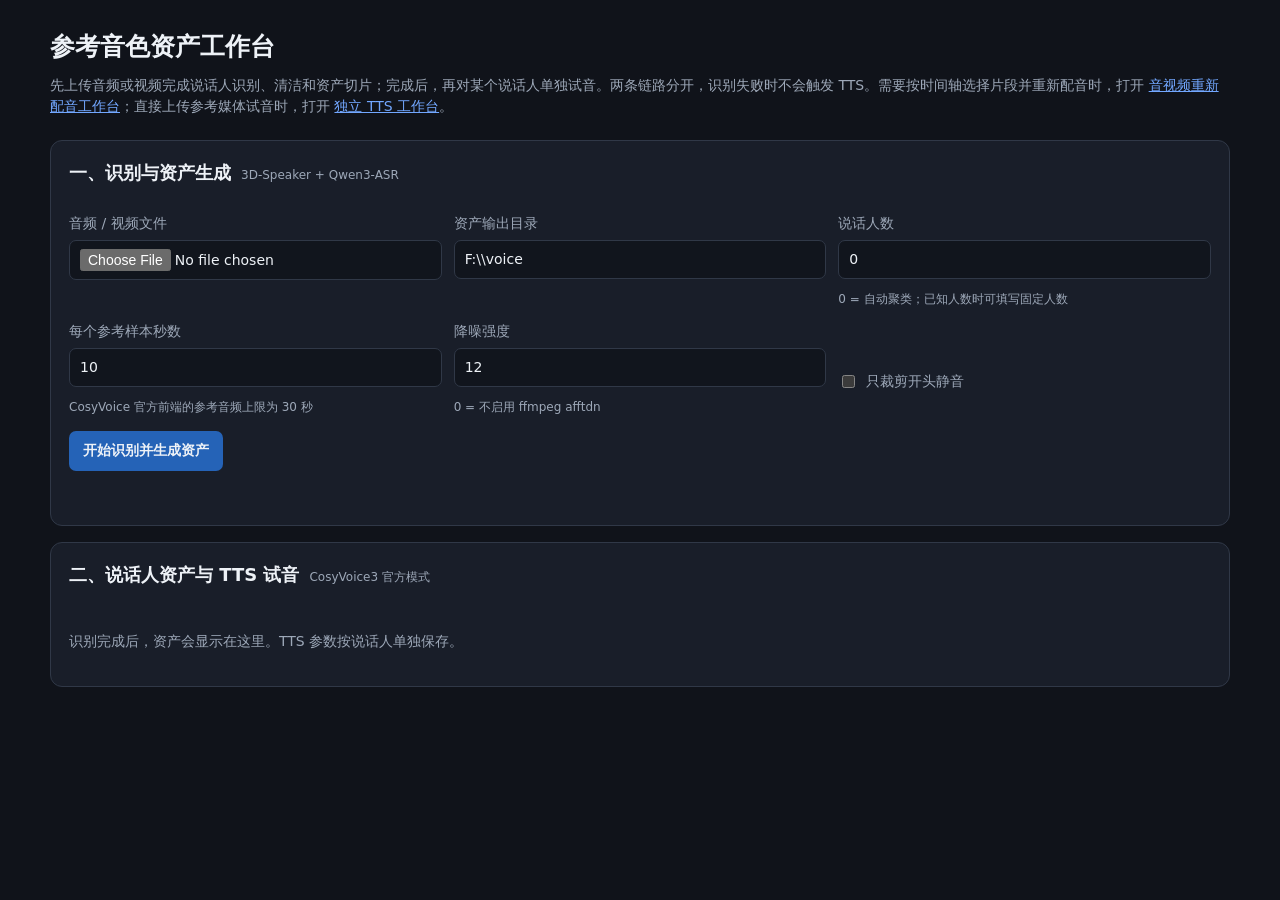
==== web/index.html @ 966cf6fc "improve ASR diarization and dubbing loudness" ====
<!doctype html>
<html lang="zh-CN">
<head>
  <meta charset="utf-8">
  <meta name="viewport" content="width=device-width, initial-scale=1">
  <title>参考音色资产工作台</title>
  <style>
    :root { color-scheme: dark; --bg: #10131a; --panel: #191e29; --line: #303847; --text: #eef2f7; --muted: #9da8b8; --accent: #72a7ff; --ok: #73d69b; --warn: #ffcc73; }
    * { box-sizing: border-box; }
    body { margin: 0; padding: 28px; background: var(--bg); color: var(--text); font: 14px/1.55 system-ui, -apple-system, "Segoe UI", sans-serif; }
    main { max-width: 1180px; margin: 0 auto; }
    h1 { margin: 0 0 8px; font-size: 25px; }
    h2 { margin: 0 0 12px; font-size: 18px; }
    h3 { margin: 0; font-size: 16px; }
    p { color: var(--muted); }
    a { color: var(--accent); }
    .intro { margin: 0 0 22px; }
    .section, .speaker-card { background: var(--panel); border: 1px solid var(--line); border-radius: 12px; padding: 18px; margin: 16px 0; }
    .section-title { display: flex; align-items: baseline; gap: 10px; margin-bottom: 14px; }
    .section-title span { color: var(--muted); font-size: 12px; font-weight: 400; }
    .grid { display: grid; grid-template-columns: repeat(3, minmax(0, 1fr)); gap: 12px; }
    label { display: flex; flex-direction: column; gap: 5px; color: var(--muted); }
    label.check { flex-direction: row; align-items: center; gap: 8px; padding-top: 26px; }
    label.check input { width: auto; }
    input, textarea, select, button { border: 1px solid var(--line); border-radius: 7px; background: #11151d; color: var(--text); font: inherit; padding: 8px 10px; }
    textarea { min-height: 72px; resize: vertical; }
    input:focus, textarea:focus, select:focus { outline: 2px solid #4d7fca; outline-offset: 1px; }
    button { background: #2563b7; border: 0; cursor: pointer; font-weight: 600; padding: 9px 14px; }
    button:hover { background: #347bd5; }
    button:disabled { opacity: .55; cursor: wait; }
    .help { margin: 6px 0 0; font-size: 12px; color: var(--muted); }
    .status { min-height: 22px; margin: 14px 0 0; color: var(--ok); white-space: pre-wrap; }
    .error { color: #ff8e8e; }
    .speaker-head { display: flex; justify-content: space-between; gap: 12px; align-items: start; }
    .speaker-meta { color: var(--muted); font-size: 12px; }
    .path { color: var(--warn); font-family: ui-monospace, monospace; font-size: 12px; word-break: break-all; }
    .sample { display: grid; grid-template-columns: 1fr 1fr; gap: 14px; margin-top: 14px; }
    .sample audio, .result audio { width: 100%; }
    .subsection { border-top: 1px solid var(--line); margin-top: 18px; padding-top: 16px; }
    .subsection h4 { margin: 0 0 10px; color: var(--accent); }
    .tts-grid { display: grid; grid-template-columns: 1.3fr .7fr .7fr; gap: 12px; }
    .tts-wide { grid-column: span 3; }
    .tts-actions { display: flex; align-items: end; gap: 12px; margin-top: 12px; }
    .result { margin-top: 13px; color: var(--ok); }
    .quality-warning { color: var(--warn); }
    .empty { color: var(--muted); padding: 16px 0; }
    @media (max-width: 800px) { body { padding: 14px; } .grid, .sample, .tts-grid { grid-template-columns: 1fr; } .tts-wide { grid-column: auto; } label.check { padding-top: 0; } }
  </style>
</head>
<body>
<main>
  <h1>参考音色资产工作台</h1>
  <p class="intro">先上传音频或视频完成说话人识别、清洁和资产切片；完成后，再对某个说话人单独试音。两条链路分开，识别失败时不会触发 TTS。需要按时间轴选择片段并重新配音时，打开 <a href="/studio">音视频重新配音工作台</a>；直接上传参考媒体试音时，打开 <a href="/tts">独立 TTS 工作台</a>。</p>

  <section class="section">
    <div class="section-title"><h2>一、识别与资产生成</h2><span>3D-Speaker + Qwen3-ASR</span></div>
    <form id="analyzeForm">
      <div class="grid">
        <label>音频 / 视频文件<input name="file" type="file" accept="audio/*,video/*" required></label>
        <label>资产输出目录<input name="output_dir" value="F:\\voice"></label>
        <label>说话人数
          <input name="speaker_num" type="number" min="0" step="1" value="0">
          <span class="help">0 = 自动聚类；已知人数时可填写固定人数</span>
        </label>
        <label>每个参考样本秒数<input name="sample_seconds" type="number" min="1" max="30" step="1" value="10"><span class="help">CosyVoice 官方前端的参考音频上限为 30 秒</span></label>
        <label>降噪强度<input name="noise_reduction" type="number" min="0" max="30" step="1" value="12"><span class="help">0 = 不启用 ffmpeg afftdn</span></label>
        <label class="check"><input name="trim_leading_silence" type="checkbox">只裁剪开头静音</label>
      </div>
      <button type="submit" style="margin-top:14px">开始识别并生成资产</button>
    </form>
    <div id="analyzeStatus" class="status"></div>
  </section>

  <section class="section">
    <div class="section-title"><h2>二、说话人资产与 TTS 试音</h2><span>CosyVoice3 官方模式</span></div>
    <div id="speakerList" class="empty">识别完成后，资产会显示在这里。TTS 参数按说话人单独保存。</div>
  </section>
</main>

<script>
  const analyzeForm = document.getElementById('analyzeForm');
  const analyzeStatus = document.getElementById('analyzeStatus');
  const speakerList = document.getElementById('speakerList');

  function esc(value) {
    return String(value ?? '').replace(/[&<>"']/g, c => ({'&':'&amp;','<':'&lt;','>':'&gt;','"':'&quot;',"'":'&#39;'}[c]));
  }

  function renderSpeakers(speakers) {
    if (!speakers.length) {
      speakerList.innerHTML = '<div class="empty">没有返回说话人资产。</div>';
      return;
    }
    speakerList.innerHTML = speakers.map(item => `
      <article class="speaker-card" data-asset-id="${esc(item.asset_id)}">
        <div class="speaker-head">
          <div>
            <h3>${esc(item.speaker_label)}</h3>
            <div class="speaker-meta">累计语音 ${Number(item.speaker_speech_duration_sec || 0).toFixed(2)} 秒；参考样本 ${Number(item.sample_duration_sec || 0).toFixed(2)} 秒</div>
          </div>
          <div class="path">${esc(item.asset_dir)}</div>
        </div>
        <div class="sample">
          <div><div class="speaker-meta">清洁参考音色</div><audio controls src="${esc(item.sample_url)}"></audio></div>
          <label><span class="reference-label">参考台词（当前模式不参与调用）</span><textarea class="reference-text" disabled>${esc(item.reference_text || '')}</textarea></label>
        </div>
        <div class="subsection">
          <h4>TTS 试音参数</h4>
          <div class="tts-grid">
            <label>模式
              <select class="mode">
                <option value="cross_lingual">无参考台词复刻：inference_cross_lingual（音频 + 目标文本）</option>
                <option value="zero_shot">Zero-shot：inference_zero_shot（prompt_text + prompt_wav）</option>
                <option value="instruct2">Instruct2：inference_instruct2</option>
              </select>
            </label>
            <label>speed（官方参数）<input class="speed" type="number" min="0.5" max="2" step="0.05" value="1"></label>
            <label>输出响度增益（dB）<input class="output-gain-db" type="number" min="-12" max="18" step="0.5" value="6"><span class="help">默认 +6 dB；过高时自动防止削波</span></label>
            <label>目标时长（秒）<input class="target-duration" type="number" min="0.5" max="120" step="0.5" value="5"></label>
            <label>随机 seed<input class="seed" type="number" min="0" max="2147483647" step="1" value="0"></label>
            <label class="tts-wide"><span class="instruction-label">CosyVoice3 prompt_text 前缀指令</span>
              <textarea class="prompt-instruction">You are a helpful assistant.</textarea>
              <span class="help mode-help">无参考台词复刻：按官方 CosyVoice3 示例把“指令 + &lt;|endofprompt|&gt; + 目标文本”作为 tts_text，直接调用 inference_cross_lingual。</span>
            </label>
            <label class="tts-wide">要生成的文本<textarea class="tts-text">今天辛苦了，接下来慢一点就好。</textarea></label>
            <label class="check"><input class="text-frontend" type="checkbox" checked>启用 text_frontend（官方默认）</label>
            <label class="check"><input class="fit-duration" type="checkbox">严格适配目标时长（后处理）</label>
          </div>
          <div class="tts-actions"><button class="generate">生成试音</button><span class="help">默认保持 CosyVoice 自然时长；严格适配会用 ffmpeg 调整语速并补齐 / 裁剪。</span></div>
          <div class="result"></div>
        </div>
      </article>`).join('');
  }

  analyzeForm.addEventListener('submit', async event => {
    event.preventDefault();
    const button = analyzeForm.querySelector('button');
    button.disabled = true;
    analyzeStatus.className = 'status';
    analyzeStatus.textContent = '正在上传并识别。长视频会按完整音轨处理，请等待模型完成。';
    try {
      const response = await fetch('/api/analyze', { method: 'POST', body: new FormData(analyzeForm) });
      const data = await response.json();
      if (!response.ok) throw new Error(data.detail || '识别失败');
      analyzeStatus.textContent = `${data.message}\n清洁音轨：${data.clean_duration_sec} 秒\n输出：${data.asset_root}`;
      renderSpeakers(data.speakers || []);
    } catch (error) {
      analyzeStatus.className = 'status error';
      analyzeStatus.textContent = error.message || String(error);
    } finally {
      button.disabled = false;
    }
  });

  speakerList.addEventListener('click', async event => {
    const button = event.target.closest('.generate');
    if (!button) return;
    const card = button.closest('.speaker-card');
    const result = card.querySelector('.result');
    const mode = card.querySelector('.mode').value;
    const payload = {
      speaker_asset_id: card.dataset.assetId,
      text: card.querySelector('.tts-text').value,
      reference_text: card.querySelector('.reference-text').value,
      mode,
      prompt_instruction: card.querySelector('.prompt-instruction').value,
      speed: Number(card.querySelector('.speed').value),
      output_gain_db: Number(card.querySelector('.output-gain-db').value),
      seed: Number(card.querySelector('.seed').value),
      target_duration: Number(card.querySelector('.target-duration').value),
      text_frontend: card.querySelector('.text-frontend').checked,
      fit_duration: card.querySelector('.fit-duration').checked
    };
    button.disabled = true;
    result.className = 'result';
    result.textContent = '正在加载 CosyVoice3 并生成……';
    try {
      const response = await fetch('/api/tts/generate', { method: 'POST', headers: {'Content-Type': 'application/json'}, body: JSON.stringify(payload) });
      const data = await response.json();
      if (!response.ok) throw new Error(data.detail || '试音失败');
      const warning = data.warning ? `<br><span class="quality-warning">${esc(data.warning)}</span>` : '';
      result.innerHTML = `${esc(data.message)}${warning}<br><span class="path">${esc(data.output_path)}</span><br><audio controls autoplay src="${esc(data.output_url)}?t=${Date.now()}"></audio>`;
    } catch (error) {
      result.className = 'result error';
      result.textContent = error.message || String(error);
    } finally {
      button.disabled = false;
    }
  });

  speakerList.addEventListener('change', event => {
    if (!event.target.classList.contains('mode')) return;
    const card = event.target.closest('.speaker-card');
    const selectedMode = event.target.value;
    const zeroShot = selectedMode === 'zero_shot';
    const instruct2 = selectedMode === 'instruct2';
    card.querySelector('.reference-text').disabled = !zeroShot;
    card.querySelector('.reference-label').textContent = zeroShot ? '参考台词（Zero-shot 必须准确）' : '参考台词（当前模式不参与调用）';
    card.querySelector('.instruction-label').textContent = instruct2 ? 'CosyVoice3 instruct_text' : 'CosyVoice3 前置指令';
    card.querySelector('.mode-help').innerHTML = zeroShot
      ? 'Zero-shot：按官方模板组成 prompt_text = 指令 + &lt;|endofprompt|&gt; + 参考台词，并把参考音频直接传入 inference_zero_shot。'
      : (instruct2
        ? 'Instruct2：按官方模板传入 tts_text、instruct_text、prompt_wav；参考台词不会混入。'
        : '无参考台词复刻：按官方 CosyVoice3 示例把“指令 + &lt;|endofprompt|&gt; + 目标文本”作为 tts_text，直接调用 inference_cross_lingual。');
  });
</script>
</body>
</html>
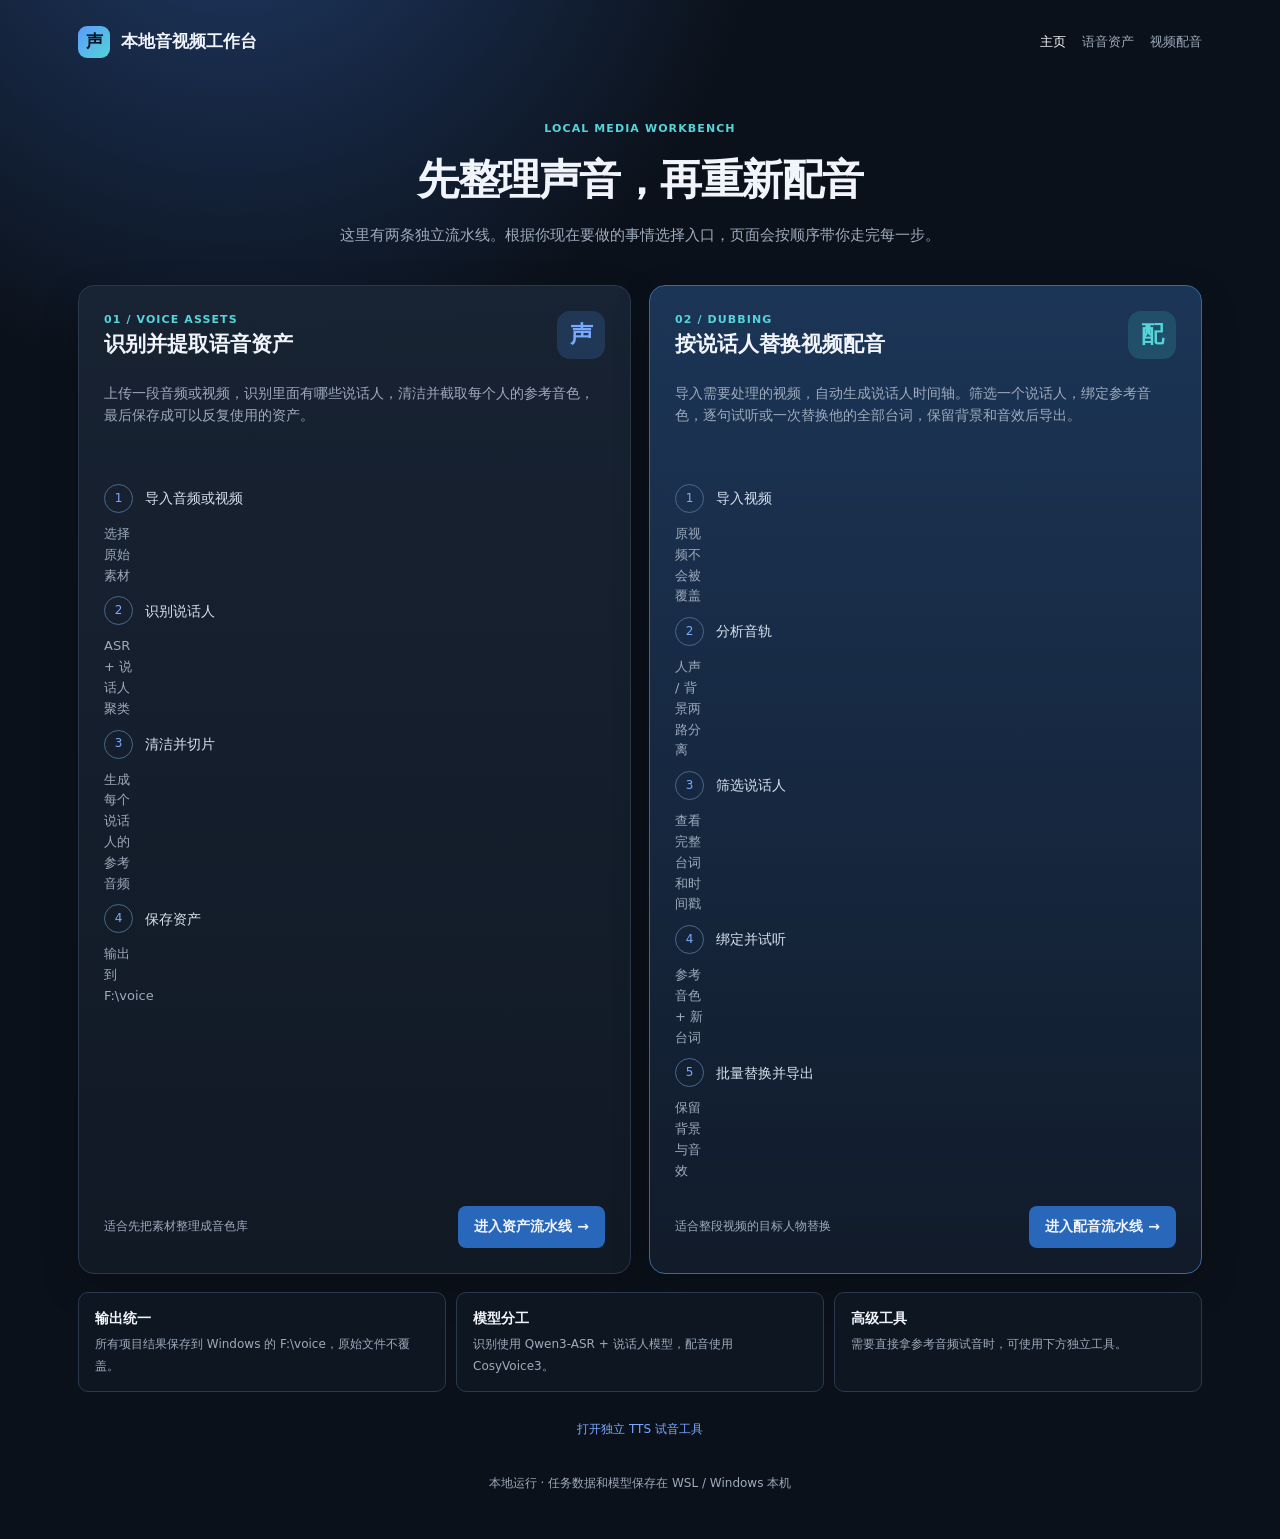
==== commit 3a77e7db: "reorganize workbench into two linear pipelines" ====
--- a/web/index.html
+++ b/web/index.html
@@ -3,206 +3,119 @@
 <head>
   <meta charset="utf-8">
   <meta name="viewport" content="width=device-width, initial-scale=1">
-  <title>参考音色资产工作台</title>
+  <title>本地音视频工作台</title>
   <style>
-    :root { color-scheme: dark; --bg: #10131a; --panel: #191e29; --line: #303847; --text: #eef2f7; --muted: #9da8b8; --accent: #72a7ff; --ok: #73d69b; --warn: #ffcc73; }
+    :root {
+      color-scheme: dark;
+      --bg: #0b111a;
+      --panel: #151e2b;
+      --line: #2a394d;
+      --text: #f1f5fb;
+      --muted: #9eabbc;
+      --blue: #78aaff;
+      --cyan: #55d4da;
+      --green: #75d99c;
+    }
     * { box-sizing: border-box; }
-    body { margin: 0; padding: 28px; background: var(--bg); color: var(--text); font: 14px/1.55 system-ui, -apple-system, "Segoe UI", sans-serif; }
-    main { max-width: 1180px; margin: 0 auto; }
-    h1 { margin: 0 0 8px; font-size: 25px; }
-    h2 { margin: 0 0 12px; font-size: 18px; }
-    h3 { margin: 0; font-size: 16px; }
-    p { color: var(--muted); }
-    a { color: var(--accent); }
-    .intro { margin: 0 0 22px; }
-    .section, .speaker-card { background: var(--panel); border: 1px solid var(--line); border-radius: 12px; padding: 18px; margin: 16px 0; }
-    .section-title { display: flex; align-items: baseline; gap: 10px; margin-bottom: 14px; }
-    .section-title span { color: var(--muted); font-size: 12px; font-weight: 400; }
-    .grid { display: grid; grid-template-columns: repeat(3, minmax(0, 1fr)); gap: 12px; }
-    label { display: flex; flex-direction: column; gap: 5px; color: var(--muted); }
-    label.check { flex-direction: row; align-items: center; gap: 8px; padding-top: 26px; }
-    label.check input { width: auto; }
-    input, textarea, select, button { border: 1px solid var(--line); border-radius: 7px; background: #11151d; color: var(--text); font: inherit; padding: 8px 10px; }
-    textarea { min-height: 72px; resize: vertical; }
-    input:focus, textarea:focus, select:focus { outline: 2px solid #4d7fca; outline-offset: 1px; }
-    button { background: #2563b7; border: 0; cursor: pointer; font-weight: 600; padding: 9px 14px; }
-    button:hover { background: #347bd5; }
-    button:disabled { opacity: .55; cursor: wait; }
-    .help { margin: 6px 0 0; font-size: 12px; color: var(--muted); }
-    .status { min-height: 22px; margin: 14px 0 0; color: var(--ok); white-space: pre-wrap; }
-    .error { color: #ff8e8e; }
-    .speaker-head { display: flex; justify-content: space-between; gap: 12px; align-items: start; }
-    .speaker-meta { color: var(--muted); font-size: 12px; }
-    .path { color: var(--warn); font-family: ui-monospace, monospace; font-size: 12px; word-break: break-all; }
-    .sample { display: grid; grid-template-columns: 1fr 1fr; gap: 14px; margin-top: 14px; }
-    .sample audio, .result audio { width: 100%; }
-    .subsection { border-top: 1px solid var(--line); margin-top: 18px; padding-top: 16px; }
-    .subsection h4 { margin: 0 0 10px; color: var(--accent); }
-    .tts-grid { display: grid; grid-template-columns: 1.3fr .7fr .7fr; gap: 12px; }
-    .tts-wide { grid-column: span 3; }
-    .tts-actions { display: flex; align-items: end; gap: 12px; margin-top: 12px; }
-    .result { margin-top: 13px; color: var(--ok); }
-    .quality-warning { color: var(--warn); }
-    .empty { color: var(--muted); padding: 16px 0; }
-    @media (max-width: 800px) { body { padding: 14px; } .grid, .sample, .tts-grid { grid-template-columns: 1fr; } .tts-wide { grid-column: auto; } label.check { padding-top: 0; } }
+    body { margin: 0; min-height: 100vh; background: radial-gradient(circle at 18% -10%, #203b68 0, transparent 34rem), var(--bg); color: var(--text); font: 14px/1.6 system-ui, -apple-system, "Segoe UI", sans-serif; }
+    a { color: inherit; text-decoration: none; }
+    .shell { max-width: 1180px; margin: 0 auto; padding: 26px 28px 46px; }
+    .topbar { display: flex; align-items: center; justify-content: space-between; gap: 18px; margin-bottom: 62px; }
+    .brand { display: flex; align-items: center; gap: 11px; font-size: 17px; font-weight: 760; }
+    .brand-mark { width: 32px; height: 32px; display: grid; place-items: center; border-radius: 9px; background: linear-gradient(135deg, #5c9bff, #52d3d5); color: #091422; font-weight: 900; }
+    .nav { display: flex; gap: 16px; color: var(--muted); font-size: 13px; }
+    .nav a:first-child { color: var(--text); }
+    .hero { max-width: 790px; margin: 0 auto 38px; text-align: center; }
+    .eyebrow { color: var(--cyan); font-size: 11px; font-weight: 760; letter-spacing: .1em; text-transform: uppercase; }
+    h1 { margin: 8px 0 10px; font-size: clamp(28px, 4vw, 42px); letter-spacing: -.035em; }
+    h2 { margin: 0; font-size: 21px; }
+    p { margin: 7px 0 0; color: var(--muted); }
+    .hero p { font-size: 15px; }
+    .entry-grid { display: grid; grid-template-columns: repeat(2, minmax(0, 1fr)); gap: 18px; }
+    .entry { display: flex; flex-direction: column; min-height: 350px; padding: 25px; border: 1px solid var(--line); border-radius: 16px; background: linear-gradient(180deg, rgba(24,35,51,.98), rgba(17,25,37,.98)); box-shadow: 0 14px 38px rgba(0,0,0,.18); }
+    .entry.dubbing { border-color: #3c689d; background: linear-gradient(180deg, rgba(28,54,88,.98), rgba(17,27,42,.98)); }
+    .entry-head { display: flex; align-items: flex-start; justify-content: space-between; gap: 16px; }
+    .entry-icon { width: 48px; height: 48px; display: grid; place-items: center; border-radius: 13px; background: #203756; color: var(--blue); font-size: 23px; font-weight: 850; }
+    .dubbing .entry-icon { background: #214e69; color: var(--cyan); }
+    .entry-copy { min-height: 82px; margin-top: 20px; }
+    .flow { display: grid; gap: 10px; margin: 20px 0 24px; }
+    .flow-row { display: grid; grid-template-columns: 30px 1fr; gap: 11px; align-items: center; color: #d7e2f0; }
+    .flow-row::before { content: attr(data-step); width: 27px; height: 27px; display: grid; place-items: center; border: 1px solid #49698e; border-radius: 50%; color: var(--blue); font-size: 12px; }
+    .flow-row span { color: var(--muted); font-size: 13px; }
+    .entry-footer { display: flex; align-items: center; justify-content: space-between; gap: 12px; margin-top: auto; }
+    .entry-link { display: inline-flex; align-items: center; justify-content: center; min-height: 42px; padding: 0 16px; border-radius: 8px; background: #2867ba; font-weight: 700; }
+    .entry-link:hover { background: #377ed5; }
+    .entry-note { color: var(--muted); font-size: 12px; }
+    .info { display: grid; grid-template-columns: repeat(3, minmax(0, 1fr)); gap: 10px; margin-top: 18px; }
+    .info-card { padding: 14px 16px; border: 1px solid var(--line); border-radius: 10px; background: rgba(16,24,36,.8); }
+    .info-card strong { display: block; margin-bottom: 3px; }
+    .info-card span { color: var(--muted); font-size: 12px; }
+    .tools { margin-top: 28px; text-align: center; color: var(--muted); font-size: 12px; }
+    .tools a { color: var(--blue); }
+    .footer { margin-top: 35px; color: var(--muted); font-size: 12px; text-align: center; }
+    @media (max-width: 760px) {
+      .shell { padding: 18px 14px 32px; }
+      .topbar { margin-bottom: 42px; }
+      .nav { gap: 9px; }
+      .entry-grid, .info { grid-template-columns: 1fr; }
+      .entry { min-height: 0; }
+      .entry-footer { align-items: flex-start; flex-direction: column; }
+    }
   </style>
 </head>
 <body>
-<main>
-  <h1>参考音色资产工作台</h1>
-  <p class="intro">先上传音频或视频完成说话人识别、清洁和资产切片；完成后，再对某个说话人单独试音。两条链路分开，识别失败时不会触发 TTS。需要按时间轴选择片段并重新配音时，打开 <a href="/studio">音视频重新配音工作台</a>；直接上传参考媒体试音时，打开 <a href="/tts">独立 TTS 工作台</a>。</p>
+<main class="shell">
+  <header class="topbar">
+    <a class="brand" href="/"><span class="brand-mark">声</span><span>本地音视频工作台</span></a>
+    <nav class="nav"><a href="/">主页</a><a href="/assets">语音资产</a><a href="/studio">视频配音</a></nav>
+  </header>
 
-  <section class="section">
-    <div class="section-title"><h2>一、识别与资产生成</h2><span>3D-Speaker + Qwen3-ASR</span></div>
-    <form id="analyzeForm">
-      <div class="grid">
-        <label>音频 / 视频文件<input name="file" type="file" accept="audio/*,video/*" required></label>
-        <label>资产输出目录<input name="output_dir" value="F:\\voice"></label>
-        <label>说话人数
-          <input name="speaker_num" type="number" min="0" step="1" value="0">
-          <span class="help">0 = 自动聚类；已知人数时可填写固定人数</span>
-        </label>
-        <label>每个参考样本秒数<input name="sample_seconds" type="number" min="1" max="30" step="1" value="10"><span class="help">CosyVoice 官方前端的参考音频上限为 30 秒</span></label>
-        <label>降噪强度<input name="noise_reduction" type="number" min="0" max="30" step="1" value="12"><span class="help">0 = 不启用 ffmpeg afftdn</span></label>
-        <label class="check"><input name="trim_leading_silence" type="checkbox">只裁剪开头静音</label>
-      </div>
-      <button type="submit" style="margin-top:14px">开始识别并生成资产</button>
-    </form>
-    <div id="analyzeStatus" class="status"></div>
+  <section class="hero">
+    <div class="eyebrow">LOCAL MEDIA WORKBENCH</div>
+    <h1>先整理声音，再重新配音</h1>
+    <p>这里有两条独立流水线。根据你现在要做的事情选择入口，页面会按顺序带你走完每一步。</p>
   </section>
 
-  <section class="section">
-    <div class="section-title"><h2>二、说话人资产与 TTS 试音</h2><span>CosyVoice3 官方模式</span></div>
-    <div id="speakerList" class="empty">识别完成后，资产会显示在这里。TTS 参数按说话人单独保存。</div>
+  <section class="entry-grid" aria-label="工作入口">
+    <a class="entry" href="/assets">
+      <div class="entry-head">
+        <div><div class="eyebrow">01 / VOICE ASSETS</div><h2>识别并提取语音资产</h2></div>
+        <span class="entry-icon">声</span>
+      </div>
+      <p class="entry-copy">上传一段音频或视频，识别里面有哪些说话人，清洁并截取每个人的参考音色，最后保存成可以反复使用的资产。</p>
+      <div class="flow">
+        <div class="flow-row" data-step="1">导入音频或视频 <span>选择原始素材</span></div>
+        <div class="flow-row" data-step="2">识别说话人 <span>ASR + 说话人聚类</span></div>
+        <div class="flow-row" data-step="3">清洁并切片 <span>生成每个说话人的参考音频</span></div>
+        <div class="flow-row" data-step="4">保存资产 <span>输出到 F:\voice</span></div>
+      </div>
+      <div class="entry-footer"><span class="entry-note">适合先把素材整理成音色库</span><span class="entry-link">进入资产流水线&nbsp;→</span></div>
+    </a>
+
+    <a class="entry dubbing" href="/studio">
+      <div class="entry-head">
+        <div><div class="eyebrow">02 / DUBBING</div><h2>按说话人替换视频配音</h2></div>
+        <span class="entry-icon">配</span>
+      </div>
+      <p class="entry-copy">导入需要处理的视频，自动生成说话人时间轴。筛选一个说话人，绑定参考音色，逐句试听或一次替换他的全部台词，保留背景和音效后导出。</p>
+      <div class="flow">
+        <div class="flow-row" data-step="1">导入视频 <span>原视频不会被覆盖</span></div>
+        <div class="flow-row" data-step="2">分析音轨 <span>人声 / 背景两路分离</span></div>
+        <div class="flow-row" data-step="3">筛选说话人 <span>查看完整台词和时间戳</span></div>
+        <div class="flow-row" data-step="4">绑定并试听 <span>参考音色 + 新台词</span></div>
+        <div class="flow-row" data-step="5">批量替换并导出 <span>保留背景与音效</span></div>
+      </div>
+      <div class="entry-footer"><span class="entry-note">适合整段视频的目标人物替换</span><span class="entry-link">进入配音流水线&nbsp;→</span></div>
+    </a>
   </section>
+
+  <section class="info" aria-label="系统说明">
+    <div class="info-card"><strong>输出统一</strong><span>所有项目结果保存到 Windows 的 F:\voice，原始文件不覆盖。</span></div>
+    <div class="info-card"><strong>模型分工</strong><span>识别使用 Qwen3-ASR + 说话人模型，配音使用 CosyVoice3。</span></div>
+    <div class="info-card"><strong>高级工具</strong><span>需要直接拿参考音频试音时，可使用下方独立工具。</span></div>
+  </section>
+  <div class="tools"><a href="/tts">打开独立 TTS 试音工具</a></div>
+  <div class="footer">本地运行 · 任务数据和模型保存在 WSL / Windows 本机</div>
 </main>
-
-<script>
-  const analyzeForm = document.getElementById('analyzeForm');
-  const analyzeStatus = document.getElementById('analyzeStatus');
-  const speakerList = document.getElementById('speakerList');
-
-  function esc(value) {
-    return String(value ?? '').replace(/[&<>"']/g, c => ({'&':'&amp;','<':'&lt;','>':'&gt;','"':'&quot;',"'":'&#39;'}[c]));
-  }
-
-  function renderSpeakers(speakers) {
-    if (!speakers.length) {
-      speakerList.innerHTML = '<div class="empty">没有返回说话人资产。</div>';
-      return;
-    }
-    speakerList.innerHTML = speakers.map(item => `
-      <article class="speaker-card" data-asset-id="${esc(item.asset_id)}">
-        <div class="speaker-head">
-          <div>
-            <h3>${esc(item.speaker_label)}</h3>
-            <div class="speaker-meta">累计语音 ${Number(item.speaker_speech_duration_sec || 0).toFixed(2)} 秒；参考样本 ${Number(item.sample_duration_sec || 0).toFixed(2)} 秒</div>
-          </div>
-          <div class="path">${esc(item.asset_dir)}</div>
-        </div>
-        <div class="sample">
-          <div><div class="speaker-meta">清洁参考音色</div><audio controls src="${esc(item.sample_url)}"></audio></div>
-          <label><span class="reference-label">参考台词（当前模式不参与调用）</span><textarea class="reference-text" disabled>${esc(item.reference_text || '')}</textarea></label>
-        </div>
-        <div class="subsection">
-          <h4>TTS 试音参数</h4>
-          <div class="tts-grid">
-            <label>模式
-              <select class="mode">
-                <option value="cross_lingual">无参考台词复刻：inference_cross_lingual（音频 + 目标文本）</option>
-                <option value="zero_shot">Zero-shot：inference_zero_shot（prompt_text + prompt_wav）</option>
-                <option value="instruct2">Instruct2：inference_instruct2</option>
-              </select>
-            </label>
-            <label>speed（官方参数）<input class="speed" type="number" min="0.5" max="2" step="0.05" value="1"></label>
-            <label>输出响度增益（dB）<input class="output-gain-db" type="number" min="-12" max="18" step="0.5" value="6"><span class="help">默认 +6 dB；过高时自动防止削波</span></label>
-            <label>目标时长（秒）<input class="target-duration" type="number" min="0.5" max="120" step="0.5" value="5"></label>
-            <label>随机 seed<input class="seed" type="number" min="0" max="2147483647" step="1" value="0"></label>
-            <label class="tts-wide"><span class="instruction-label">CosyVoice3 prompt_text 前缀指令</span>
-              <textarea class="prompt-instruction">You are a helpful assistant.</textarea>
-              <span class="help mode-help">无参考台词复刻：按官方 CosyVoice3 示例把“指令 + &lt;|endofprompt|&gt; + 目标文本”作为 tts_text，直接调用 inference_cross_lingual。</span>
-            </label>
-            <label class="tts-wide">要生成的文本<textarea class="tts-text">今天辛苦了，接下来慢一点就好。</textarea></label>
-            <label class="check"><input class="text-frontend" type="checkbox" checked>启用 text_frontend（官方默认）</label>
-            <label class="check"><input class="fit-duration" type="checkbox">严格适配目标时长（后处理）</label>
-          </div>
-          <div class="tts-actions"><button class="generate">生成试音</button><span class="help">默认保持 CosyVoice 自然时长；严格适配会用 ffmpeg 调整语速并补齐 / 裁剪。</span></div>
-          <div class="result"></div>
-        </div>
-      </article>`).join('');
-  }
-
-  analyzeForm.addEventListener('submit', async event => {
-    event.preventDefault();
-    const button = analyzeForm.querySelector('button');
-    button.disabled = true;
-    analyzeStatus.className = 'status';
-    analyzeStatus.textContent = '正在上传并识别。长视频会按完整音轨处理，请等待模型完成。';
-    try {
-      const response = await fetch('/api/analyze', { method: 'POST', body: new FormData(analyzeForm) });
-      const data = await response.json();
-      if (!response.ok) throw new Error(data.detail || '识别失败');
-      analyzeStatus.textContent = `${data.message}\n清洁音轨：${data.clean_duration_sec} 秒\n输出：${data.asset_root}`;
-      renderSpeakers(data.speakers || []);
-    } catch (error) {
-      analyzeStatus.className = 'status error';
-      analyzeStatus.textContent = error.message || String(error);
-    } finally {
-      button.disabled = false;
-    }
-  });
-
-  speakerList.addEventListener('click', async event => {
-    const button = event.target.closest('.generate');
-    if (!button) return;
-    const card = button.closest('.speaker-card');
-    const result = card.querySelector('.result');
-    const mode = card.querySelector('.mode').value;
-    const payload = {
-      speaker_asset_id: card.dataset.assetId,
-      text: card.querySelector('.tts-text').value,
-      reference_text: card.querySelector('.reference-text').value,
-      mode,
-      prompt_instruction: card.querySelector('.prompt-instruction').value,
-      speed: Number(card.querySelector('.speed').value),
-      output_gain_db: Number(card.querySelector('.output-gain-db').value),
-      seed: Number(card.querySelector('.seed').value),
-      target_duration: Number(card.querySelector('.target-duration').value),
-      text_frontend: card.querySelector('.text-frontend').checked,
-      fit_duration: card.querySelector('.fit-duration').checked
-    };
-    button.disabled = true;
-    result.className = 'result';
-    result.textContent = '正在加载 CosyVoice3 并生成……';
-    try {
-      const response = await fetch('/api/tts/generate', { method: 'POST', headers: {'Content-Type': 'application/json'}, body: JSON.stringify(payload) });
-      const data = await response.json();
-      if (!response.ok) throw new Error(data.detail || '试音失败');
-      const warning = data.warning ? `<br><span class="quality-warning">${esc(data.warning)}</span>` : '';
-      result.innerHTML = `${esc(data.message)}${warning}<br><span class="path">${esc(data.output_path)}</span><br><audio controls autoplay src="${esc(data.output_url)}?t=${Date.now()}"></audio>`;
-    } catch (error) {
-      result.className = 'result error';
-      result.textContent = error.message || String(error);
-    } finally {
-      button.disabled = false;
-    }
-  });
-
-  speakerList.addEventListener('change', event => {
-    if (!event.target.classList.contains('mode')) return;
-    const card = event.target.closest('.speaker-card');
-    const selectedMode = event.target.value;
-    const zeroShot = selectedMode === 'zero_shot';
-    const instruct2 = selectedMode === 'instruct2';
-    card.querySelector('.reference-text').disabled = !zeroShot;
-    card.querySelector('.reference-label').textContent = zeroShot ? '参考台词（Zero-shot 必须准确）' : '参考台词（当前模式不参与调用）';
-    card.querySelector('.instruction-label').textContent = instruct2 ? 'CosyVoice3 instruct_text' : 'CosyVoice3 前置指令';
-    card.querySelector('.mode-help').innerHTML = zeroShot
-      ? 'Zero-shot：按官方模板组成 prompt_text = 指令 + &lt;|endofprompt|&gt; + 参考台词，并把参考音频直接传入 inference_zero_shot。'
-      : (instruct2
-        ? 'Instruct2：按官方模板传入 tts_text、instruct_text、prompt_wav；参考台词不会混入。'
-        : '无参考台词复刻：按官方 CosyVoice3 示例把“指令 + &lt;|endofprompt|&gt; + 目标文本”作为 tts_text，直接调用 inference_cross_lingual。');
-  });
-</script>
 </body>
 </html>
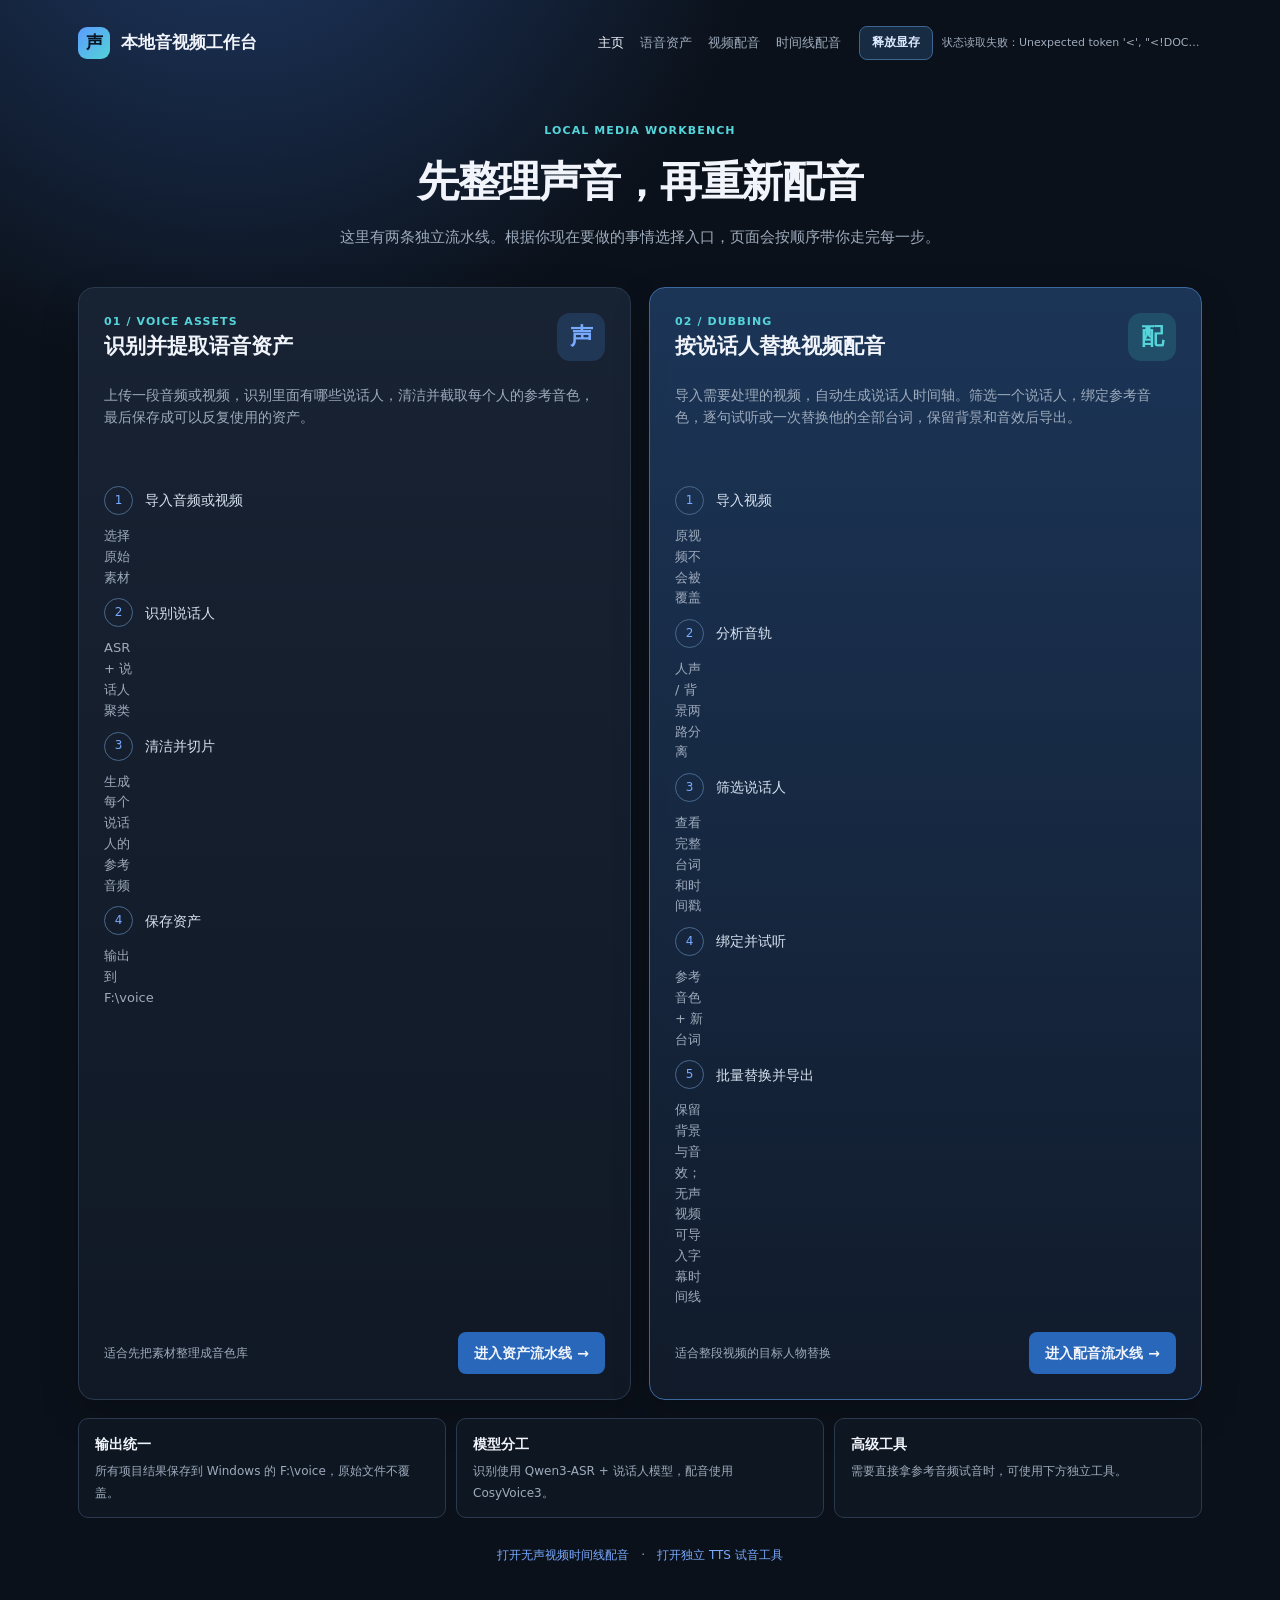
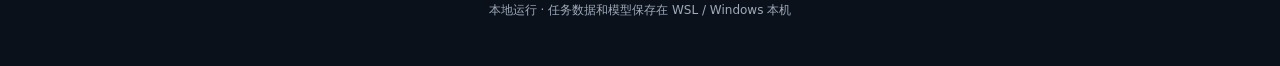
==== commit 44b51239: "add memory release control to voice workbench" ====
--- a/web/index.html
+++ b/web/index.html
@@ -21,10 +21,16 @@
     a { color: inherit; text-decoration: none; }
     .shell { max-width: 1180px; margin: 0 auto; padding: 26px 28px 46px; }
     .topbar { display: flex; align-items: center; justify-content: space-between; gap: 18px; margin-bottom: 62px; }
+    .topbar-right { display: flex; align-items: center; justify-content: flex-end; gap: 18px; min-width: 0; }
     .brand { display: flex; align-items: center; gap: 11px; font-size: 17px; font-weight: 760; }
     .brand-mark { width: 32px; height: 32px; display: grid; place-items: center; border-radius: 9px; background: linear-gradient(135deg, #5c9bff, #52d3d5); color: #091422; font-weight: 900; }
     .nav { display: flex; gap: 16px; color: var(--muted); font-size: 13px; }
     .nav a:first-child { color: var(--text); }
+    .console-actions { display: flex; align-items: center; justify-content: flex-end; gap: 9px; }
+    .memory-button { min-height: 34px; padding: 0 12px; border: 1px solid #3e6590; border-radius: 8px; background: #172b43; color: #dceaff; cursor: pointer; font: inherit; font-size: 12px; font-weight: 700; white-space: nowrap; }
+    .memory-button:hover { border-color: #6da9ef; background: #1d3b5d; }
+    .memory-button:disabled { cursor: wait; opacity: .65; }
+    .memory-status { max-width: 260px; overflow: hidden; color: var(--muted); font-size: 11px; text-overflow: ellipsis; white-space: nowrap; }
     .hero { max-width: 790px; margin: 0 auto 38px; text-align: center; }
     .eyebrow { color: var(--cyan); font-size: 11px; font-weight: 760; letter-spacing: .1em; text-transform: uppercase; }
     h1 { margin: 8px 0 10px; font-size: clamp(28px, 4vw, 42px); letter-spacing: -.035em; }
@@ -56,6 +62,7 @@
     @media (max-width: 760px) {
       .shell { padding: 18px 14px 32px; }
       .topbar { margin-bottom: 42px; }
+      .topbar-right { flex-wrap: wrap; gap: 10px; }
       .nav { gap: 9px; }
       .entry-grid, .info { grid-template-columns: 1fr; }
       .entry { min-height: 0; }
@@ -67,7 +74,13 @@
 <main class="shell">
   <header class="topbar">
     <a class="brand" href="/"><span class="brand-mark">声</span><span>本地音视频工作台</span></a>
-    <nav class="nav"><a href="/">主页</a><a href="/assets">语音资产</a><a href="/studio">视频配音</a></nav>
+    <div class="topbar-right">
+      <nav class="nav"><a href="/">主页</a><a href="/assets">语音资产</a><a href="/studio">视频配音</a><a href="/timeline">时间线配音</a></nav>
+      <div class="console-actions" aria-label="全局控制台">
+        <button id="release-vram" class="memory-button" type="button" title="释放 7866 工作台和独立 ASR 服务的模型显存，服务保持在线">释放显存</button>
+        <span id="memory-status" class="memory-status" role="status">状态读取中</span>
+      </div>
+    </div>
   </header>
 
   <section class="hero">
@@ -103,7 +116,7 @@
         <div class="flow-row" data-step="2">分析音轨 <span>人声 / 背景两路分离</span></div>
         <div class="flow-row" data-step="3">筛选说话人 <span>查看完整台词和时间戳</span></div>
         <div class="flow-row" data-step="4">绑定并试听 <span>参考音色 + 新台词</span></div>
-        <div class="flow-row" data-step="5">批量替换并导出 <span>保留背景与音效</span></div>
+        <div class="flow-row" data-step="5">批量替换并导出 <span>保留背景与音效；无声视频可导入字幕时间线</span></div>
       </div>
       <div class="entry-footer"><span class="entry-note">适合整段视频的目标人物替换</span><span class="entry-link">进入配音流水线&nbsp;→</span></div>
     </a>
@@ -114,8 +127,63 @@
     <div class="info-card"><strong>模型分工</strong><span>识别使用 Qwen3-ASR + 说话人模型，配音使用 CosyVoice3。</span></div>
     <div class="info-card"><strong>高级工具</strong><span>需要直接拿参考音频试音时，可使用下方独立工具。</span></div>
   </section>
-  <div class="tools"><a href="/tts">打开独立 TTS 试音工具</a></div>
+  <div class="tools"><a href="/timeline">打开无声视频时间线配音</a>　·　<a href="/tts">打开独立 TTS 试音工具</a></div>
   <div class="footer">本地运行 · 任务数据和模型保存在 WSL / Windows 本机</div>
 </main>
+<script>
+(() => {
+  const button = document.getElementById("release-vram");
+  const status = document.getElementById("memory-status");
+  if (!button || !status) return;
+
+  const formatMemory = (payload) => {
+    const cuda = payload && payload.cuda;
+    if (!cuda || !cuda.available || typeof cuda.reserved_mb !== "number") return "";
+    return `缓存 ${cuda.reserved_mb} MB`;
+  };
+
+  const render = (payload, message = "") => {
+    const parts = [];
+    if (payload && payload.webui_online) parts.push("WebUI 在线");
+    if (payload && payload.tts_loaded) parts.push("TTS 已加载");
+    if (payload && payload.separation_loaded) parts.push("分离模型已加载");
+    const memory = formatMemory(payload);
+    if (memory) parts.push(memory);
+    status.textContent = message || (parts.length ? parts.join(" · ") : "WebUI 在线");
+    status.title = status.textContent;
+  };
+
+  const refresh = async () => {
+    try {
+      const response = await fetch("/api/system/memory", { cache: "no-store" });
+      const payload = await response.json();
+      if (!response.ok) throw new Error(payload.detail || "状态读取失败");
+      render(payload);
+    } catch (error) {
+      status.textContent = `状态读取失败：${error.message || error}`;
+    }
+  };
+
+  button.addEventListener("click", async () => {
+    button.disabled = true;
+    button.textContent = "释放中…";
+    status.textContent = "正在释放模型显存，WebUI 保持在线…";
+    try {
+      const response = await fetch("/api/system/release-memory", { method: "POST" });
+      const payload = await response.json();
+      if (!response.ok) throw new Error(payload.detail || "释放失败");
+      render(payload, payload.message || "显存已释放，WebUI 在线");
+    } catch (error) {
+      status.textContent = `释放失败：${error.message || error}`;
+      status.title = status.textContent;
+    } finally {
+      button.disabled = false;
+      button.textContent = "释放显存";
+    }
+  });
+
+  refresh();
+})();
+</script>
 </body>
 </html>
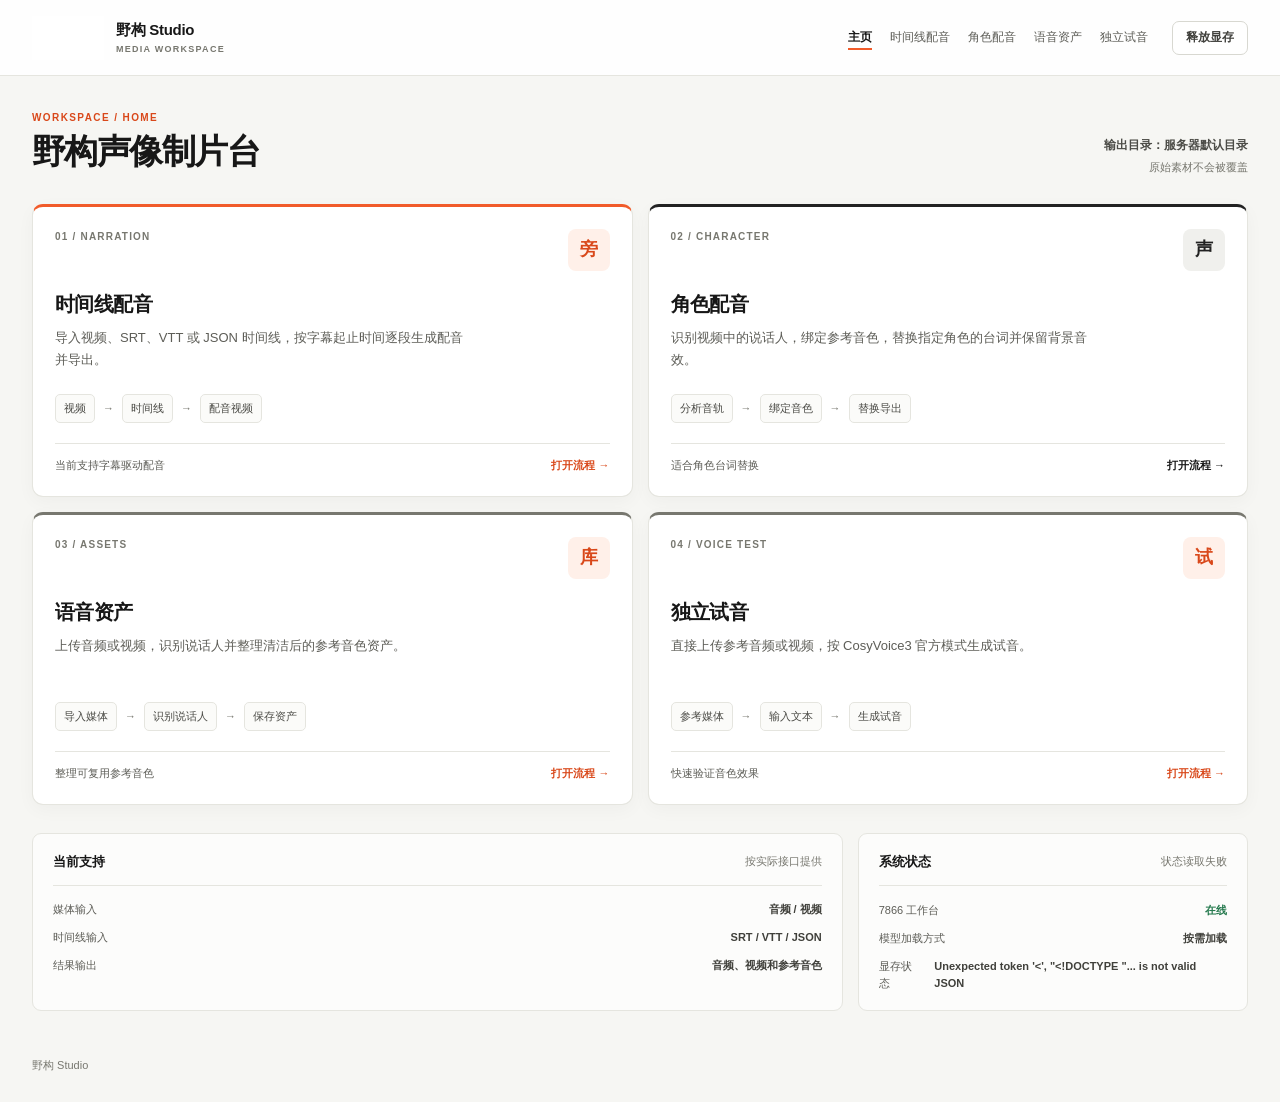
==== commit dbef6fd3: "brand workbench for Yegou Studio and add Apache-2.0" ====
--- a/web/index.html
+++ b/web/index.html
@@ -3,187 +3,259 @@
 <head>
   <meta charset="utf-8">
   <meta name="viewport" content="width=device-width, initial-scale=1">
-  <title>本地音视频工作台</title>
+  <title>野构 Studio · 声像制片台</title>
+  <link rel="icon" href="/brand-logo.png" type="image/png">
   <style>
     :root {
-      color-scheme: dark;
-      --bg: #0b111a;
-      --panel: #151e2b;
-      --line: #2a394d;
-      --text: #f1f5fb;
-      --muted: #9eabbc;
-      --blue: #78aaff;
-      --cyan: #55d4da;
-      --green: #75d99c;
+      color-scheme: light;
+      --paper: #f6f6f3;
+      --surface: #ffffff;
+      --surface-soft: #fbfbf9;
+      --ink: #171717;
+      --muted: #5d5d57;
+      --faint: #77776f;
+      --line: #e5e5df;
+      --line-strong: #d8d8d1;
+      --orange: #f15b2a;
+      --orange-dark: #d9481a;
+      --orange-soft: #fff0e9;
+      --green: #287b50;
+      --green-soft: #edf7f0;
     }
     * { box-sizing: border-box; }
-    body { margin: 0; min-height: 100vh; background: radial-gradient(circle at 18% -10%, #203b68 0, transparent 34rem), var(--bg); color: var(--text); font: 14px/1.6 system-ui, -apple-system, "Segoe UI", sans-serif; }
+    html { background: var(--paper); }
+    body { margin: 0; min-height: 100vh; background: var(--paper); color: var(--ink); font: 14px/1.55 Inter, ui-sans-serif, -apple-system, BlinkMacSystemFont, "Segoe UI", "Microsoft YaHei", sans-serif; }
     a { color: inherit; text-decoration: none; }
-    .shell { max-width: 1180px; margin: 0 auto; padding: 26px 28px 46px; }
-    .topbar { display: flex; align-items: center; justify-content: space-between; gap: 18px; margin-bottom: 62px; }
-    .topbar-right { display: flex; align-items: center; justify-content: flex-end; gap: 18px; min-width: 0; }
-    .brand { display: flex; align-items: center; gap: 11px; font-size: 17px; font-weight: 760; }
-    .brand-mark { width: 32px; height: 32px; display: grid; place-items: center; border-radius: 9px; background: linear-gradient(135deg, #5c9bff, #52d3d5); color: #091422; font-weight: 900; }
-    .nav { display: flex; gap: 16px; color: var(--muted); font-size: 13px; }
-    .nav a:first-child { color: var(--text); }
-    .console-actions { display: flex; align-items: center; justify-content: flex-end; gap: 9px; }
-    .memory-button { min-height: 34px; padding: 0 12px; border: 1px solid #3e6590; border-radius: 8px; background: #172b43; color: #dceaff; cursor: pointer; font: inherit; font-size: 12px; font-weight: 700; white-space: nowrap; }
-    .memory-button:hover { border-color: #6da9ef; background: #1d3b5d; }
-    .memory-button:disabled { cursor: wait; opacity: .65; }
-    .memory-status { max-width: 260px; overflow: hidden; color: var(--muted); font-size: 11px; text-overflow: ellipsis; white-space: nowrap; }
-    .hero { max-width: 790px; margin: 0 auto 38px; text-align: center; }
-    .eyebrow { color: var(--cyan); font-size: 11px; font-weight: 760; letter-spacing: .1em; text-transform: uppercase; }
-    h1 { margin: 8px 0 10px; font-size: clamp(28px, 4vw, 42px); letter-spacing: -.035em; }
-    h2 { margin: 0; font-size: 21px; }
-    p { margin: 7px 0 0; color: var(--muted); }
-    .hero p { font-size: 15px; }
-    .entry-grid { display: grid; grid-template-columns: repeat(2, minmax(0, 1fr)); gap: 18px; }
-    .entry { display: flex; flex-direction: column; min-height: 350px; padding: 25px; border: 1px solid var(--line); border-radius: 16px; background: linear-gradient(180deg, rgba(24,35,51,.98), rgba(17,25,37,.98)); box-shadow: 0 14px 38px rgba(0,0,0,.18); }
-    .entry.dubbing { border-color: #3c689d; background: linear-gradient(180deg, rgba(28,54,88,.98), rgba(17,27,42,.98)); }
-    .entry-head { display: flex; align-items: flex-start; justify-content: space-between; gap: 16px; }
-    .entry-icon { width: 48px; height: 48px; display: grid; place-items: center; border-radius: 13px; background: #203756; color: var(--blue); font-size: 23px; font-weight: 850; }
-    .dubbing .entry-icon { background: #214e69; color: var(--cyan); }
-    .entry-copy { min-height: 82px; margin-top: 20px; }
-    .flow { display: grid; gap: 10px; margin: 20px 0 24px; }
-    .flow-row { display: grid; grid-template-columns: 30px 1fr; gap: 11px; align-items: center; color: #d7e2f0; }
-    .flow-row::before { content: attr(data-step); width: 27px; height: 27px; display: grid; place-items: center; border: 1px solid #49698e; border-radius: 50%; color: var(--blue); font-size: 12px; }
-    .flow-row span { color: var(--muted); font-size: 13px; }
-    .entry-footer { display: flex; align-items: center; justify-content: space-between; gap: 12px; margin-top: auto; }
-    .entry-link { display: inline-flex; align-items: center; justify-content: center; min-height: 42px; padding: 0 16px; border-radius: 8px; background: #2867ba; font-weight: 700; }
-    .entry-link:hover { background: #377ed5; }
-    .entry-note { color: var(--muted); font-size: 12px; }
-    .info { display: grid; grid-template-columns: repeat(3, minmax(0, 1fr)); gap: 10px; margin-top: 18px; }
-    .info-card { padding: 14px 16px; border: 1px solid var(--line); border-radius: 10px; background: rgba(16,24,36,.8); }
-    .info-card strong { display: block; margin-bottom: 3px; }
-    .info-card span { color: var(--muted); font-size: 12px; }
-    .tools { margin-top: 28px; text-align: center; color: var(--muted); font-size: 12px; }
-    .tools a { color: var(--blue); }
-    .footer { margin-top: 35px; color: var(--muted); font-size: 12px; text-align: center; }
-    @media (max-width: 760px) {
-      .shell { padding: 18px 14px 32px; }
-      .topbar { margin-bottom: 42px; }
-      .topbar-right { flex-wrap: wrap; gap: 10px; }
-      .nav { gap: 9px; }
-      .entry-grid, .info { grid-template-columns: 1fr; }
-      .entry { min-height: 0; }
-      .entry-footer { align-items: flex-start; flex-direction: column; }
+    button { font: inherit; }
+    .topbar { height: 76px; border-bottom: 1px solid var(--line); background: rgba(255,255,255,.94); }
+    .topbar-inner { max-width: 1320px; height: 100%; display: flex; align-items: center; justify-content: space-between; gap: 26px; margin: 0 auto; padding: 0 32px; }
+    .brand { display: inline-flex; align-items: center; gap: 12px; min-width: 0; }
+    .brand-logo-wrap { width: 72px; height: 44px; display: grid; place-items: center; overflow: hidden; flex: 0 0 auto; background: #fff url('/brand-logo.png') no-repeat -17px -15px; background-size: 108px 108px; }
+    .brand-logo { display: none; }
+    .brand-copy { display: grid; gap: 1px; min-width: 0; }
+    .brand-copy strong { overflow: hidden; font-size: 15px; font-weight: 780; letter-spacing: -.02em; text-overflow: ellipsis; white-space: nowrap; }
+    .brand-copy span { color: var(--faint); font-size: 9px; font-weight: 700; letter-spacing: .14em; white-space: nowrap; }
+    .top-actions { display: flex; align-items: center; justify-content: flex-end; gap: 24px; }
+    .nav { display: flex; align-items: center; gap: 18px; color: var(--muted); font-size: 12px; }
+    .nav a { color: var(--muted); }
+    .nav a:hover, .nav a.active { color: var(--ink); font-weight: 700; text-decoration: underline; text-decoration-color: var(--orange); text-decoration-thickness: 2px; text-underline-offset: 7px; }
+    .github-link { color: var(--muted); font-size: 12px; white-space: nowrap; }
+    .github-link:hover { color: var(--ink); text-decoration: underline; text-decoration-color: var(--orange); text-underline-offset: 7px; }
+    .memory-button { min-height: 34px; padding: 0 13px; border: 1px solid var(--line-strong); border-radius: 7px; background: var(--surface); color: #41413d; cursor: pointer; font-size: 12px; font-weight: 700; }
+    .memory-button:hover { border-color: var(--orange); color: var(--orange-dark); background: #fffaf7; }
+    .memory-button:disabled { cursor: wait; opacity: .58; }
+    .layout { max-width: 1320px; display: grid; grid-template-columns: 1fr; margin: 0 auto; padding: 34px 32px 46px; }
+    .content { min-width: 0; }
+    .page-head { display: flex; align-items: flex-end; justify-content: space-between; gap: 24px; margin-bottom: 28px; }
+    .kicker { color: var(--orange-dark); font-size: 10px; font-weight: 800; letter-spacing: .14em; text-transform: uppercase; }
+    h1 { margin: 5px 0 5px; font-size: clamp(26px, 3vw, 34px); font-weight: 780; letter-spacing: -.045em; line-height: 1.18; }
+    .page-head p { max-width: 620px; margin: 0; color: var(--muted); font-size: 13px; }
+    .page-meta { display: grid; justify-items: end; gap: 4px; color: var(--faint); font-size: 11px; white-space: nowrap; }
+    .page-meta strong { color: #4d4d48; font-size: 12px; font-weight: 700; }
+    .work-grid { display: grid; grid-template-columns: repeat(2, minmax(0, 1fr)); gap: 15px; }
+    .work-card { position: relative; display: flex; min-height: 292px; flex-direction: column; padding: 22px; overflow: hidden; border: 1px solid var(--line); border-radius: 11px; background: var(--surface); box-shadow: 0 5px 18px rgba(25,25,20,.035); transition: border-color .16s ease, transform .16s ease, box-shadow .16s ease; }
+    .work-card:hover { border-color: #c9c9c1; box-shadow: 0 9px 24px rgba(25,25,20,.07); transform: translateY(-1px); }
+    .work-card.primary { border-top: 3px solid var(--orange); }
+    .work-card.secondary { border-top: 3px solid #222; }
+    .work-card.utility { border-top: 3px solid #77776f; }
+    .card-head { display: flex; align-items: flex-start; justify-content: space-between; gap: 14px; }
+    .card-index { color: var(--faint); font-size: 10px; font-weight: 800; letter-spacing: .12em; }
+    .card-icon { width: 42px; height: 42px; display: grid; place-items: center; border-radius: 8px; background: var(--orange-soft); color: var(--orange-dark); font-size: 18px; font-weight: 800; }
+    .secondary .card-icon { background: #f0f0ed; color: #222; }
+    .work-card h2 { margin: 18px 0 7px; font-size: 20px; font-weight: 760; letter-spacing: -.03em; }
+    .work-card p { max-width: 420px; min-height: 47px; margin: 0; color: var(--muted); font-size: 13px; line-height: 1.7; }
+    .card-flow { display: flex; align-items: center; gap: 8px; margin: auto 0 20px; padding-top: 20px; color: #4b4b46; font-size: 11px; }
+    .card-flow span { padding: 5px 8px; border: 1px solid var(--line); border-radius: 5px; background: var(--surface-soft); white-space: nowrap; }
+    .card-flow i { color: var(--faint); font-style: normal; }
+    .card-foot { display: flex; align-items: center; justify-content: space-between; gap: 12px; padding-top: 13px; border-top: 1px solid var(--line); color: var(--muted); font-size: 11px; }
+    .card-open { color: var(--orange-dark); font-weight: 750; white-space: nowrap; }
+    .secondary .card-open { color: var(--ink); }
+    .lower-grid { display: grid; grid-template-columns: minmax(0, 1.35fr) minmax(270px, .65fr); gap: 15px; margin-top: 28px; }
+    .panel { min-height: 176px; padding: 18px 20px; border: 1px solid var(--line); border-radius: 9px; background: rgba(255,255,255,.66); }
+    .panel-head { display: flex; align-items: center; justify-content: space-between; gap: 12px; padding-bottom: 13px; border-bottom: 1px solid var(--line); }
+    .panel-head strong { font-size: 13px; }
+    .panel-head span { color: var(--faint); font-size: 11px; }
+    .empty { display: grid; justify-items: center; gap: 4px; padding: 22px 10px 8px; text-align: center; }
+    .empty-mark { width: 27px; height: 27px; display: grid; place-items: center; margin-bottom: 4px; border: 1px dashed #c9c9c1; border-radius: 50%; color: var(--orange); font-size: 17px; }
+    .empty strong { font-size: 12px; }
+    .empty span { color: var(--muted); font-size: 11px; }
+    .capability-list { display: grid; gap: 11px; padding-top: 15px; }
+    .capability-row { display: flex; align-items: center; justify-content: space-between; gap: 15px; color: var(--muted); font-size: 11px; }
+    .capability-row strong { color: #40403b; font-weight: 650; text-align: right; }
+    .status-list { display: grid; gap: 11px; padding-top: 16px; }
+    .status-row { display: flex; align-items: center; justify-content: space-between; gap: 12px; color: var(--muted); font-size: 11px; }
+    .status-row strong { color: #40403b; font-weight: 650; }
+    .status-ok { color: var(--green) !important; }
+    .footer { max-width: 1320px; margin: 0 auto; padding: 0 32px 28px; color: var(--faint); font-size: 11px; }
+    @media (max-width: 920px) {
+      .layout { grid-template-columns: 1fr; gap: 18px; padding-top: 24px; }
+    }
+    @media (max-width: 680px) {
+      .topbar { height: auto; }
+      .topbar-inner { align-items: flex-start; flex-direction: column; gap: 9px; padding: 10px 16px; }
+      .top-actions { width: 100%; justify-content: space-between; align-items: flex-start; gap: 10px; }
+      .nav { gap: 11px; flex-wrap: wrap; }
+      .layout { padding: 20px 16px 34px; }
+      .page-head { align-items: flex-start; flex-direction: column; gap: 12px; }
+      .page-meta { justify-items: start; }
+      .work-grid, .lower-grid { grid-template-columns: 1fr; }
+      .work-card { min-height: 270px; }
+      .card-flow { flex-wrap: wrap; }
+      .footer { padding: 0 16px 24px; }
     }
   </style>
 </head>
 <body>
-<main class="shell">
   <header class="topbar">
-    <a class="brand" href="/"><span class="brand-mark">声</span><span>本地音视频工作台</span></a>
-    <div class="topbar-right">
-      <nav class="nav"><a href="/">主页</a><a href="/assets">语音资产</a><a href="/studio">视频配音</a><a href="/timeline">时间线配音</a></nav>
-      <div class="console-actions" aria-label="全局控制台">
-        <button id="release-vram" class="memory-button" type="button" title="释放 7866 工作台和独立 ASR 服务的模型显存，服务保持在线">释放显存</button>
-        <span id="memory-status" class="memory-status" role="status">状态读取中</span>
+    <div class="topbar-inner">
+      <a class="brand" href="/" aria-label="返回野构 Studio">
+        <span class="brand-logo-wrap"><img class="brand-logo" src="/brand-logo.png" alt="野构 Studio"></span>
+        <span class="brand-copy"><strong>野构 Studio</strong><span>MEDIA WORKSPACE</span></span>
+      </a>
+      <div class="top-actions">
+        <nav class="nav" aria-label="主导航">
+          <a class="active" href="/">主页</a>
+          <a href="/timeline">时间线配音</a>
+          <a href="/studio">角色配音</a>
+          <a href="/assets">语音资产</a>
+          <a href="/tts">独立试音</a>
+        </nav>
+        <a id="github-link" class="github-link" href="#" target="_blank" rel="noreferrer" hidden>GitHub 主仓</a>
+        <button id="release-vram" class="memory-button" type="button" title="释放模型显存，服务保持在线">释放显存</button>
       </div>
     </div>
   </header>
 
-  <section class="hero">
-    <div class="eyebrow">LOCAL MEDIA WORKBENCH</div>
-    <h1>先整理声音，再重新配音</h1>
-    <p>这里有两条独立流水线。根据你现在要做的事情选择入口，页面会按顺序带你走完每一步。</p>
-  </section>
-
-  <section class="entry-grid" aria-label="工作入口">
-    <a class="entry" href="/assets">
-      <div class="entry-head">
-        <div><div class="eyebrow">01 / VOICE ASSETS</div><h2>识别并提取语音资产</h2></div>
-        <span class="entry-icon">声</span>
-      </div>
-      <p class="entry-copy">上传一段音频或视频，识别里面有哪些说话人，清洁并截取每个人的参考音色，最后保存成可以反复使用的资产。</p>
-      <div class="flow">
-        <div class="flow-row" data-step="1">导入音频或视频 <span>选择原始素材</span></div>
-        <div class="flow-row" data-step="2">识别说话人 <span>ASR + 说话人聚类</span></div>
-        <div class="flow-row" data-step="3">清洁并切片 <span>生成每个说话人的参考音频</span></div>
-        <div class="flow-row" data-step="4">保存资产 <span>输出到 F:\voice</span></div>
-      </div>
-      <div class="entry-footer"><span class="entry-note">适合先把素材整理成音色库</span><span class="entry-link">进入资产流水线&nbsp;→</span></div>
-    </a>
-
-    <a class="entry dubbing" href="/studio">
-      <div class="entry-head">
-        <div><div class="eyebrow">02 / DUBBING</div><h2>按说话人替换视频配音</h2></div>
-        <span class="entry-icon">配</span>
-      </div>
-      <p class="entry-copy">导入需要处理的视频，自动生成说话人时间轴。筛选一个说话人，绑定参考音色，逐句试听或一次替换他的全部台词，保留背景和音效后导出。</p>
-      <div class="flow">
-        <div class="flow-row" data-step="1">导入视频 <span>原视频不会被覆盖</span></div>
-        <div class="flow-row" data-step="2">分析音轨 <span>人声 / 背景两路分离</span></div>
-        <div class="flow-row" data-step="3">筛选说话人 <span>查看完整台词和时间戳</span></div>
-        <div class="flow-row" data-step="4">绑定并试听 <span>参考音色 + 新台词</span></div>
-        <div class="flow-row" data-step="5">批量替换并导出 <span>保留背景与音效；无声视频可导入字幕时间线</span></div>
-      </div>
-      <div class="entry-footer"><span class="entry-note">适合整段视频的目标人物替换</span><span class="entry-link">进入配音流水线&nbsp;→</span></div>
-    </a>
-  </section>
-
-  <section class="info" aria-label="系统说明">
-    <div class="info-card"><strong>输出统一</strong><span>所有项目结果保存到 Windows 的 F:\voice，原始文件不覆盖。</span></div>
-    <div class="info-card"><strong>模型分工</strong><span>识别使用 Qwen3-ASR + 说话人模型，配音使用 CosyVoice3。</span></div>
-    <div class="info-card"><strong>高级工具</strong><span>需要直接拿参考音频试音时，可使用下方独立工具。</span></div>
-  </section>
-  <div class="tools"><a href="/timeline">打开无声视频时间线配音</a>　·　<a href="/tts">打开独立 TTS 试音工具</a></div>
-  <div class="footer">本地运行 · 任务数据和模型保存在 WSL / Windows 本机</div>
-</main>
-<script>
-(() => {
-  const button = document.getElementById("release-vram");
-  const status = document.getElementById("memory-status");
-  if (!button || !status) return;
-
-  const formatMemory = (payload) => {
-    const cuda = payload && payload.cuda;
-    if (!cuda || !cuda.available || typeof cuda.reserved_mb !== "number") return "";
-    return `缓存 ${cuda.reserved_mb} MB`;
-  };
-
-  const render = (payload, message = "") => {
-    const parts = [];
-    if (payload && payload.webui_online) parts.push("WebUI 在线");
-    if (payload && payload.tts_loaded) parts.push("TTS 已加载");
-    if (payload && payload.separation_loaded) parts.push("分离模型已加载");
-    const memory = formatMemory(payload);
-    if (memory) parts.push(memory);
-    status.textContent = message || (parts.length ? parts.join(" · ") : "WebUI 在线");
-    status.title = status.textContent;
-  };
-
-  const refresh = async () => {
-    try {
-      const response = await fetch("/api/system/memory", { cache: "no-store" });
-      const payload = await response.json();
-      if (!response.ok) throw new Error(payload.detail || "状态读取失败");
-      render(payload);
-    } catch (error) {
-      status.textContent = `状态读取失败：${error.message || error}`;
-    }
-  };
-
-  button.addEventListener("click", async () => {
-    button.disabled = true;
-    button.textContent = "释放中…";
-    status.textContent = "正在释放模型显存，WebUI 保持在线…";
-    try {
-      const response = await fetch("/api/system/release-memory", { method: "POST" });
-      const payload = await response.json();
-      if (!response.ok) throw new Error(payload.detail || "释放失败");
-      render(payload, payload.message || "显存已释放，WebUI 在线");
-    } catch (error) {
-      status.textContent = `释放失败：${error.message || error}`;
+  <div class="layout">
+    <main class="content">
+      <section class="page-head">
+        <div>
+          <div class="kicker">WORKSPACE / HOME</div>
+          <h1>野构声像制片台</h1>
+        </div>
+        <div class="page-meta"><strong>输出目录：<span data-default-output>服务器默认目录</span></strong><span>原始素材不会被覆盖</span></div>
+      </section>
+
+      <section class="work-grid" aria-label="四个工作入口">
+        <a class="work-card primary" href="/timeline">
+          <div class="card-head"><div class="card-index">01 / NARRATION</div><span class="card-icon">旁</span></div>
+          <h2>时间线配音</h2>
+          <p>导入视频、SRT、VTT 或 JSON 时间线，按字幕起止时间逐段生成配音并导出。</p>
+          <div class="card-flow"><span>视频</span><i>→</i><span>时间线</span><i>→</i><span>配音视频</span></div>
+          <div class="card-foot"><span>当前支持字幕驱动配音</span><span class="card-open">打开流程&nbsp;→</span></div>
+        </a>
+
+        <a class="work-card secondary" href="/studio">
+          <div class="card-head"><div class="card-index">02 / CHARACTER</div><span class="card-icon">声</span></div>
+          <h2>角色配音</h2>
+          <p>识别视频中的说话人，绑定参考音色，替换指定角色的台词并保留背景音效。</p>
+          <div class="card-flow"><span>分析音轨</span><i>→</i><span>绑定音色</span><i>→</i><span>替换导出</span></div>
+          <div class="card-foot"><span>适合角色台词替换</span><span class="card-open">打开流程&nbsp;→</span></div>
+        </a>
+        <a class="work-card utility" href="/assets">
+          <div class="card-head"><div class="card-index">03 / ASSETS</div><span class="card-icon">库</span></div>
+          <h2>语音资产</h2>
+          <p>上传音频或视频，识别说话人并整理清洁后的参考音色资产。</p>
+          <div class="card-flow"><span>导入媒体</span><i>→</i><span>识别说话人</span><i>→</i><span>保存资产</span></div>
+          <div class="card-foot"><span>整理可复用参考音色</span><span class="card-open">打开流程&nbsp;→</span></div>
+        </a>
+        <a class="work-card utility" href="/tts">
+          <div class="card-head"><div class="card-index">04 / VOICE TEST</div><span class="card-icon">试</span></div>
+          <h2>独立试音</h2>
+          <p>直接上传参考音频或视频，按 CosyVoice3 官方模式生成试音。</p>
+          <div class="card-flow"><span>参考媒体</span><i>→</i><span>输入文本</span><i>→</i><span>生成试音</span></div>
+          <div class="card-foot"><span>快速验证音色效果</span><span class="card-open">打开流程&nbsp;→</span></div>
+        </a>
+      </section>
+
+      <section class="lower-grid">
+        <div class="panel">
+          <div class="panel-head"><strong>当前支持</strong><span>按实际接口提供</span></div>
+          <div class="capability-list">
+            <div class="capability-row"><span>媒体输入</span><strong>音频 / 视频</strong></div>
+            <div class="capability-row"><span>时间线输入</span><strong>SRT / VTT / JSON</strong></div>
+            <div class="capability-row"><span>结果输出</span><strong>音频、视频和参考音色</strong></div>
+          </div>
+        </div>
+        <div class="panel">
+          <div class="panel-head"><strong>系统状态</strong><span id="memory-status">检测中</span></div>
+          <div class="status-list">
+            <div class="status-row"><span>7866 工作台</span><strong class="status-ok">在线</strong></div>
+            <div class="status-row"><span>模型加载方式</span><strong>按需加载</strong></div>
+            <div class="status-row"><span>显存状态</span><strong id="memory-detail">读取中</strong></div>
+          </div>
+        </div>
+      </section>
+    </main>
+  </div>
+
+  <div class="footer">野构 Studio</div>
+
+  <script>
+  (() => {
+    const button = document.getElementById("release-vram");
+    const githubLink = document.getElementById("github-link");
+    const status = document.getElementById("memory-status");
+    const detail = document.getElementById("memory-detail");
+    if (!button || !status || !detail) return;
+
+    fetch("/api/system/config", { cache: "no-store" }).then(response => response.ok ? response.json() : null).then(config => {
+      const output = config && config.default_output;
+      if (output) document.querySelectorAll("[data-default-output]").forEach(node => { node.textContent = output; });
+      const githubUrl = String((config && config.github_url) || "");
+      if (githubLink && (githubUrl.startsWith("https://") || githubUrl.startsWith("http://"))) {
+        githubLink.href = githubUrl;
+        githubLink.hidden = false;
+      }
+    }).catch(() => {});
+
+    const render = (payload, message = "") => {
+      const cuda = payload && payload.cuda;
+      const memory = cuda && cuda.available && typeof cuda.reserved_mb === "number"
+        ? `CUDA 缓存 ${cuda.reserved_mb} MB`
+        : "CUDA 状态未知";
+      const models = [];
+      if (payload && payload.tts_loaded) models.push("TTS 已加载");
+      if (payload && payload.separation_loaded) models.push("分离模型已加载");
+      status.textContent = message || (models.length ? models.join(" · ") : "模型未加载");
+      detail.textContent = `${memory}${models.length ? " · " + models.join(" · ") : " · 空闲"}`;
       status.title = status.textContent;
-    } finally {
-      button.disabled = false;
-      button.textContent = "释放显存";
-    }
-  });
-
-  refresh();
-})();
-</script>
+      detail.title = detail.textContent;
+    };
+
+    const refresh = async () => {
+      try {
+        const response = await fetch("/api/system/memory", { cache: "no-store" });
+        const payload = await response.json();
+        if (!response.ok) throw new Error(payload.detail || "状态读取失败");
+        render(payload);
+      } catch (error) {
+        status.textContent = "状态读取失败";
+        detail.textContent = error.message || String(error);
+      }
+    };
+
+    button.addEventListener("click", async () => {
+      button.disabled = true;
+      button.textContent = "释放中…";
+      status.textContent = "释放中";
+      detail.textContent = "正在清理模型缓存…";
+      try {
+        const response = await fetch("/api/system/release-memory", { method: "POST" });
+        const payload = await response.json();
+        if (!response.ok) throw new Error(payload.detail || "释放失败");
+        render(payload, payload.message || "显存已释放");
+      } catch (error) {
+        status.textContent = "释放失败";
+        detail.textContent = error.message || String(error);
+      } finally {
+        button.disabled = false;
+        button.textContent = "释放显存";
+      }
+    });
+
+    refresh();
+  })();
+  </script>
 </body>
 </html>
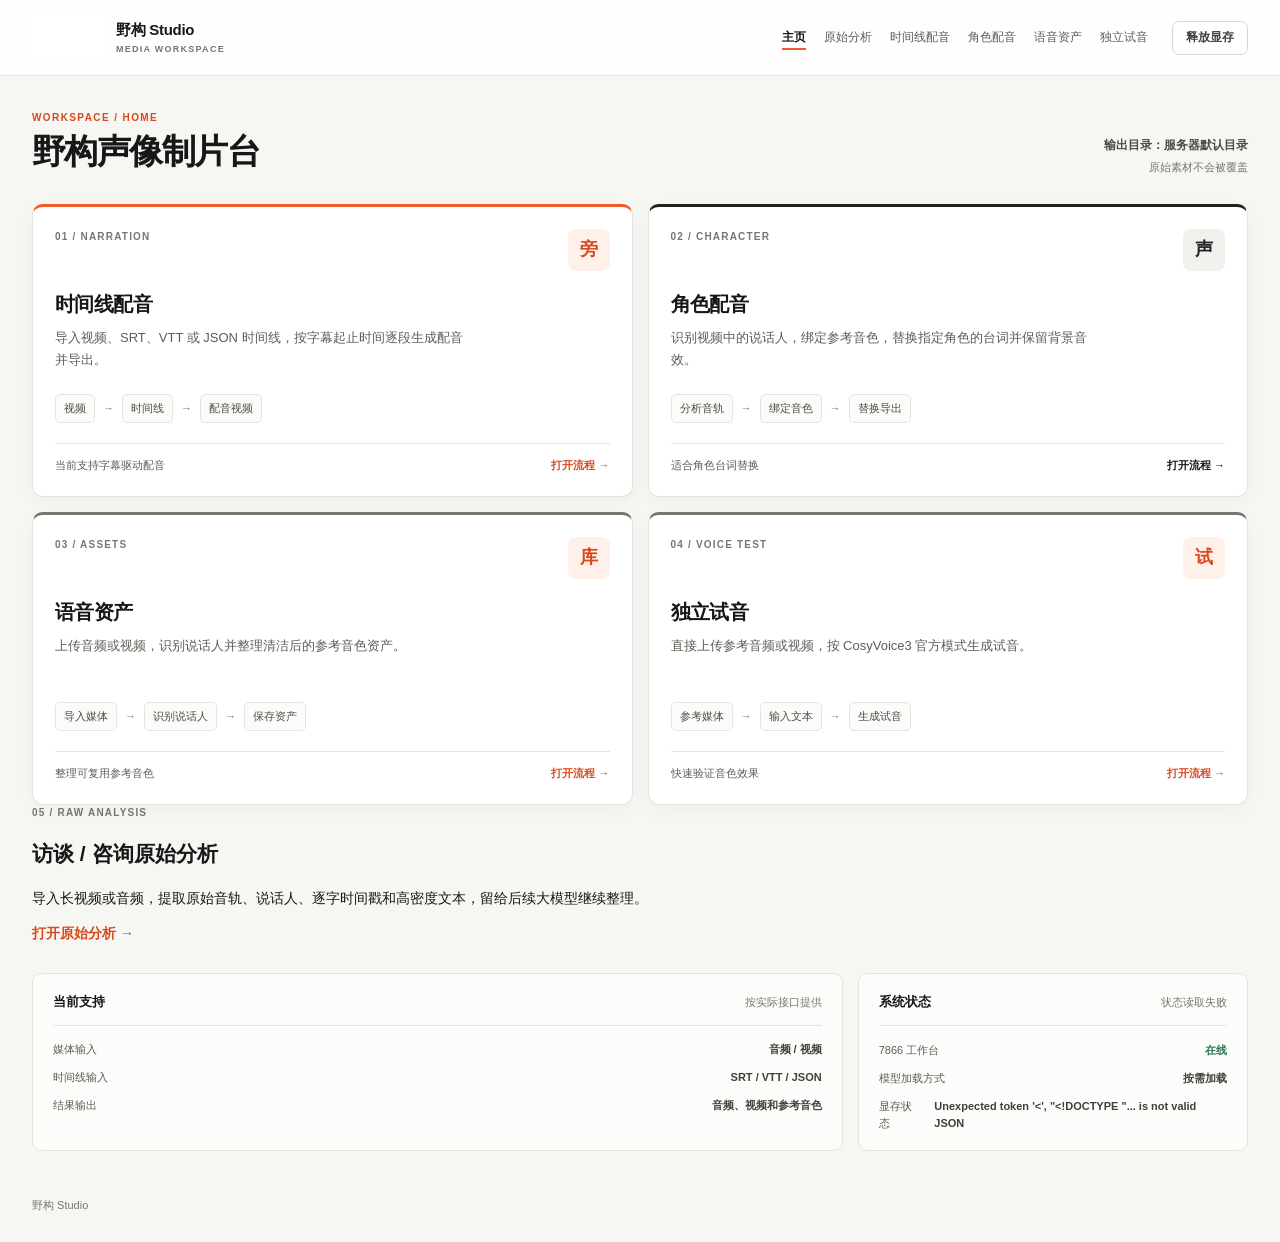
==== commit e88d81bc: "add raw interview analysis workspace" ====
--- a/web/index.html
+++ b/web/index.html
@@ -104,8 +104,9 @@
       .footer { padding: 0 16px 24px; }
     }
   </style>
+  <link rel="stylesheet" href="/console.css?v=20260912-ui2">
 </head>
-<body>
+<body class="console-page home-page">
   <header class="topbar">
     <div class="topbar-inner">
       <a class="brand" href="/" aria-label="返回野构 Studio">
@@ -115,6 +116,7 @@
       <div class="top-actions">
         <nav class="nav" aria-label="主导航">
           <a class="active" href="/">主页</a>
+          <a href="/analysis">原始分析</a>
           <a href="/timeline">时间线配音</a>
           <a href="/studio">角色配音</a>
           <a href="/assets">语音资产</a>
@@ -167,6 +169,11 @@
           <div class="card-foot"><span>快速验证音色效果</span><span class="card-open">打开流程&nbsp;→</span></div>
         </a>
       </section>
+
+      <a class="analysis-entry" href="/analysis">
+        <div><div class="card-index">05 / RAW ANALYSIS</div><h2>访谈 / 咨询原始分析</h2><p>导入长视频或音频，提取原始音轨、说话人、逐字时间戳和高密度文本，留给后续大模型继续整理。</p></div>
+        <span class="card-open">打开原始分析&nbsp;→</span>
+      </a>
 
       <section class="lower-grid">
         <div class="panel">
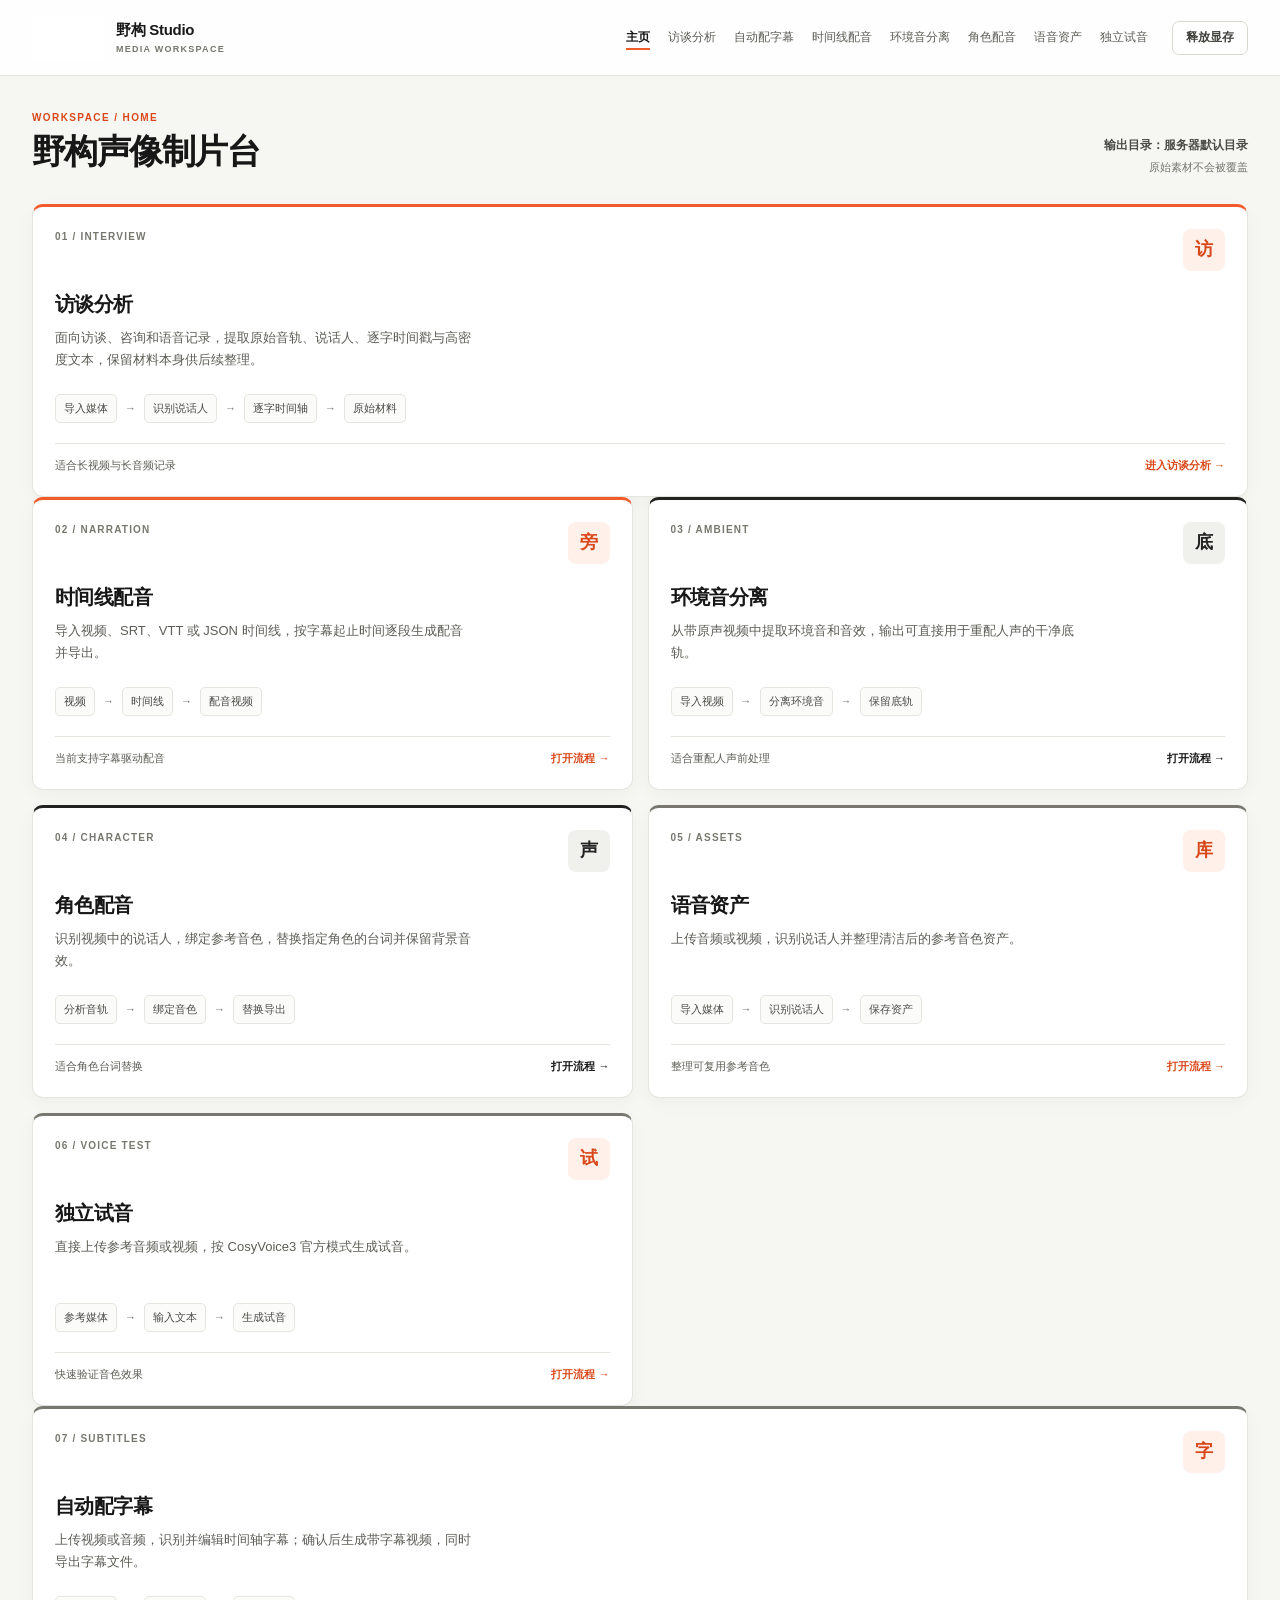
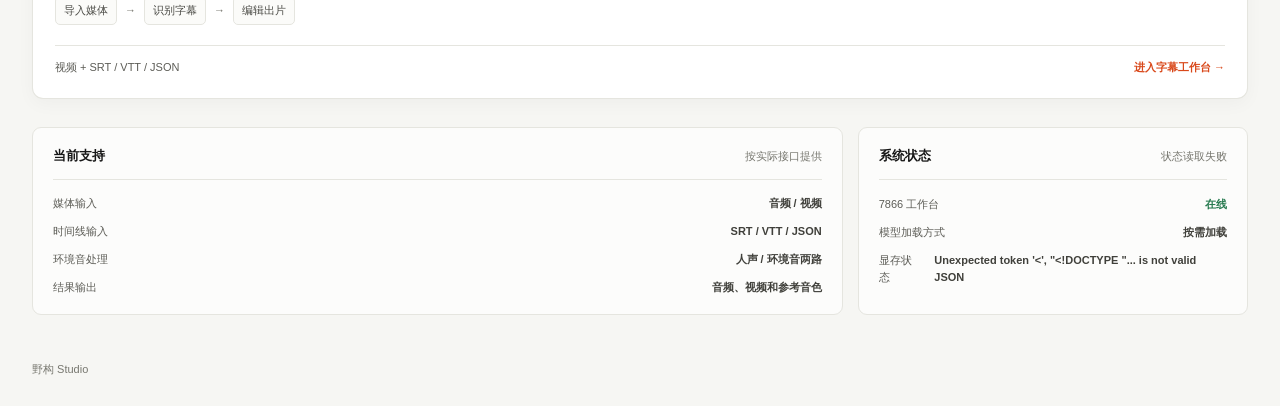
==== commit d3635023: "baseline: land workbench UI refresh, subtitle/environment pages and launcher script Co-Authored-By: " ====
--- a/web/index.html
+++ b/web/index.html
@@ -104,7 +104,7 @@
       .footer { padding: 0 16px 24px; }
     }
   </style>
-  <link rel="stylesheet" href="/console.css?v=20260912-ui2">
+  <link rel="stylesheet" href="/console.css?v=20260913-ui4">
 </head>
 <body class="console-page home-page">
   <header class="topbar">
@@ -116,8 +116,10 @@
       <div class="top-actions">
         <nav class="nav" aria-label="主导航">
           <a class="active" href="/">主页</a>
-          <a href="/analysis">原始分析</a>
+          <a href="/analysis">访谈分析</a>
+          <a href="/subtitles">自动配字幕</a>
           <a href="/timeline">时间线配音</a>
+          <a href="/environment">环境音分离</a>
           <a href="/studio">角色配音</a>
           <a href="/assets">语音资产</a>
           <a href="/tts">独立试音</a>
@@ -138,31 +140,51 @@
         <div class="page-meta"><strong>输出目录：<span data-default-output>服务器默认目录</span></strong><span>原始素材不会被覆盖</span></div>
       </section>
 
-      <section class="work-grid" aria-label="四个工作入口">
+      <a class="work-card primary interview-card" href="/analysis">
+        <div class="interview-copy">
+          <div class="card-head"><div class="card-index">01 / INTERVIEW</div><span class="card-icon">访</span></div>
+          <h2>访谈分析</h2>
+          <p>面向访谈、咨询和语音记录，提取原始音轨、说话人、逐字时间戳与高密度文本，保留材料本身供后续整理。</p>
+        </div>
+        <div class="interview-detail">
+          <div class="card-flow"><span>导入媒体</span><i>→</i><span>识别说话人</span><i>→</i><span>逐字时间轴</span><i>→</i><span>原始材料</span></div>
+          <div class="card-foot"><span>适合长视频与长音频记录</span><span class="card-open">进入访谈分析&nbsp;→</span></div>
+        </div>
+      </a>
+
+      <section class="work-grid" aria-label="其他工作入口">
         <a class="work-card primary" href="/timeline">
-          <div class="card-head"><div class="card-index">01 / NARRATION</div><span class="card-icon">旁</span></div>
+          <div class="card-head"><div class="card-index">02 / NARRATION</div><span class="card-icon">旁</span></div>
           <h2>时间线配音</h2>
           <p>导入视频、SRT、VTT 或 JSON 时间线，按字幕起止时间逐段生成配音并导出。</p>
           <div class="card-flow"><span>视频</span><i>→</i><span>时间线</span><i>→</i><span>配音视频</span></div>
           <div class="card-foot"><span>当前支持字幕驱动配音</span><span class="card-open">打开流程&nbsp;→</span></div>
         </a>
 
+        <a class="work-card secondary" href="/environment">
+          <div class="card-head"><div class="card-index">03 / AMBIENT</div><span class="card-icon">底</span></div>
+          <h2>环境音分离</h2>
+          <p>从带原声视频中提取环境音和音效，输出可直接用于重配人声的干净底轨。</p>
+          <div class="card-flow"><span>导入视频</span><i>→</i><span>分离环境音</span><i>→</i><span>保留底轨</span></div>
+          <div class="card-foot"><span>适合重配人声前处理</span><span class="card-open">打开流程&nbsp;→</span></div>
+        </a>
+
         <a class="work-card secondary" href="/studio">
-          <div class="card-head"><div class="card-index">02 / CHARACTER</div><span class="card-icon">声</span></div>
+          <div class="card-head"><div class="card-index">04 / CHARACTER</div><span class="card-icon">声</span></div>
           <h2>角色配音</h2>
           <p>识别视频中的说话人，绑定参考音色，替换指定角色的台词并保留背景音效。</p>
           <div class="card-flow"><span>分析音轨</span><i>→</i><span>绑定音色</span><i>→</i><span>替换导出</span></div>
           <div class="card-foot"><span>适合角色台词替换</span><span class="card-open">打开流程&nbsp;→</span></div>
         </a>
         <a class="work-card utility" href="/assets">
-          <div class="card-head"><div class="card-index">03 / ASSETS</div><span class="card-icon">库</span></div>
+          <div class="card-head"><div class="card-index">05 / ASSETS</div><span class="card-icon">库</span></div>
           <h2>语音资产</h2>
           <p>上传音频或视频，识别说话人并整理清洁后的参考音色资产。</p>
           <div class="card-flow"><span>导入媒体</span><i>→</i><span>识别说话人</span><i>→</i><span>保存资产</span></div>
           <div class="card-foot"><span>整理可复用参考音色</span><span class="card-open">打开流程&nbsp;→</span></div>
         </a>
         <a class="work-card utility" href="/tts">
-          <div class="card-head"><div class="card-index">04 / VOICE TEST</div><span class="card-icon">试</span></div>
+          <div class="card-head"><div class="card-index">06 / VOICE TEST</div><span class="card-icon">试</span></div>
           <h2>独立试音</h2>
           <p>直接上传参考音频或视频，按 CosyVoice3 官方模式生成试音。</p>
           <div class="card-flow"><span>参考媒体</span><i>→</i><span>输入文本</span><i>→</i><span>生成试音</span></div>
@@ -170,9 +192,16 @@
         </a>
       </section>
 
-      <a class="analysis-entry" href="/analysis">
-        <div><div class="card-index">05 / RAW ANALYSIS</div><h2>访谈 / 咨询原始分析</h2><p>导入长视频或音频，提取原始音轨、说话人、逐字时间戳和高密度文本，留给后续大模型继续整理。</p></div>
-        <span class="card-open">打开原始分析&nbsp;→</span>
+      <a class="work-card utility subtitle-entry" href="/subtitles">
+        <div class="subtitle-entry-copy">
+          <div class="card-head"><div class="card-index">07 / SUBTITLES</div><span class="card-icon">字</span></div>
+          <h2>自动配字幕</h2>
+          <p>上传视频或音频，识别并编辑时间轴字幕；确认后生成带字幕视频，同时导出字幕文件。</p>
+        </div>
+        <div class="subtitle-entry-detail">
+          <div class="card-flow"><span>导入媒体</span><i>→</i><span>识别字幕</span><i>→</i><span>编辑出片</span></div>
+          <div class="card-foot"><span>视频 + SRT / VTT / JSON</span><span class="card-open">进入字幕工作台&nbsp;→</span></div>
+        </div>
       </a>
 
       <section class="lower-grid">
@@ -181,6 +210,7 @@
           <div class="capability-list">
             <div class="capability-row"><span>媒体输入</span><strong>音频 / 视频</strong></div>
             <div class="capability-row"><span>时间线输入</span><strong>SRT / VTT / JSON</strong></div>
+            <div class="capability-row"><span>环境音处理</span><strong>人声 / 环境音两路</strong></div>
             <div class="capability-row"><span>结果输出</span><strong>音频、视频和参考音色</strong></div>
           </div>
         </div>
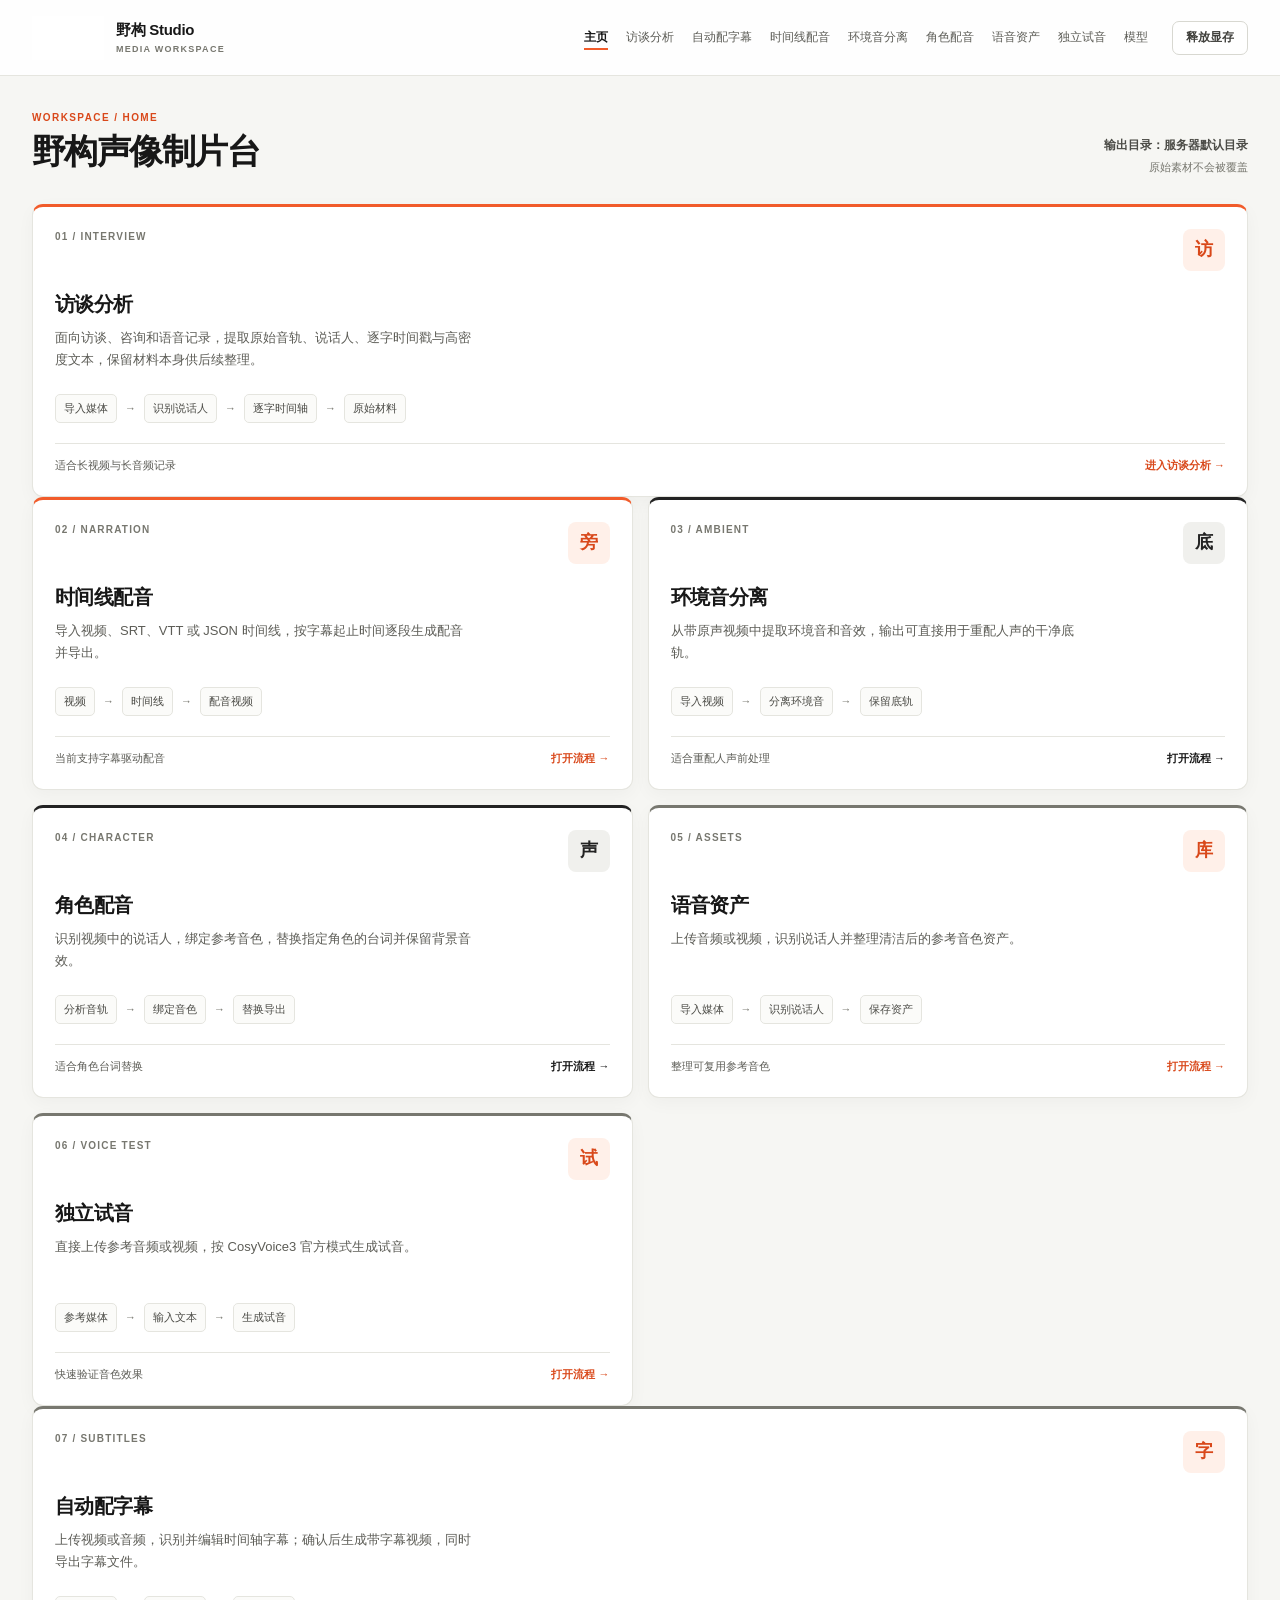
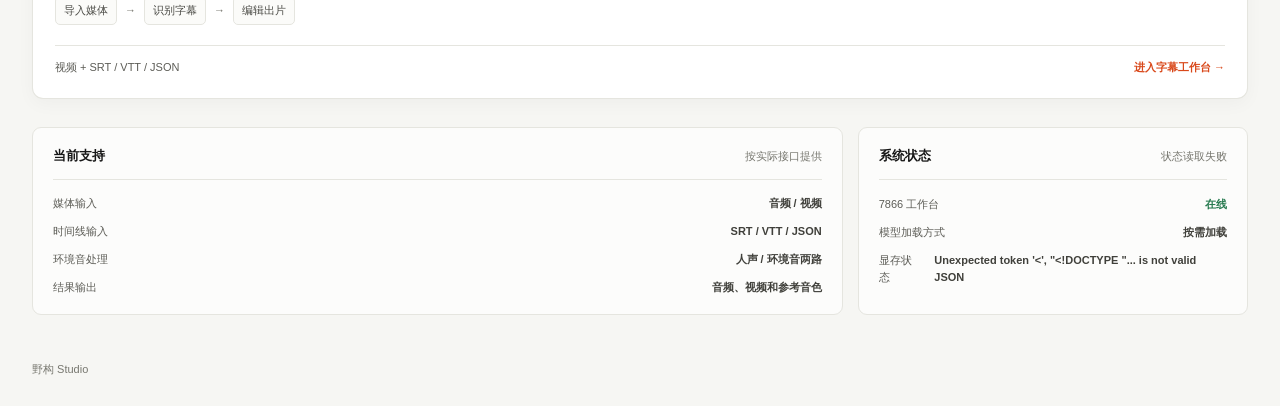
==== commit 3db6a539: "feat(voice): add TTS main-model registry, model page and RL checkpoint switching - app/models.py: TT" ====
--- a/web/index.html
+++ b/web/index.html
@@ -123,6 +123,7 @@
           <a href="/studio">角色配音</a>
           <a href="/assets">语音资产</a>
           <a href="/tts">独立试音</a>
+          <a href="/models">模型</a>
         </nav>
         <a id="github-link" class="github-link" href="#" target="_blank" rel="noreferrer" hidden>GitHub 主仓</a>
         <button id="release-vram" class="memory-button" type="button" title="释放模型显存，服务保持在线">释放显存</button>
